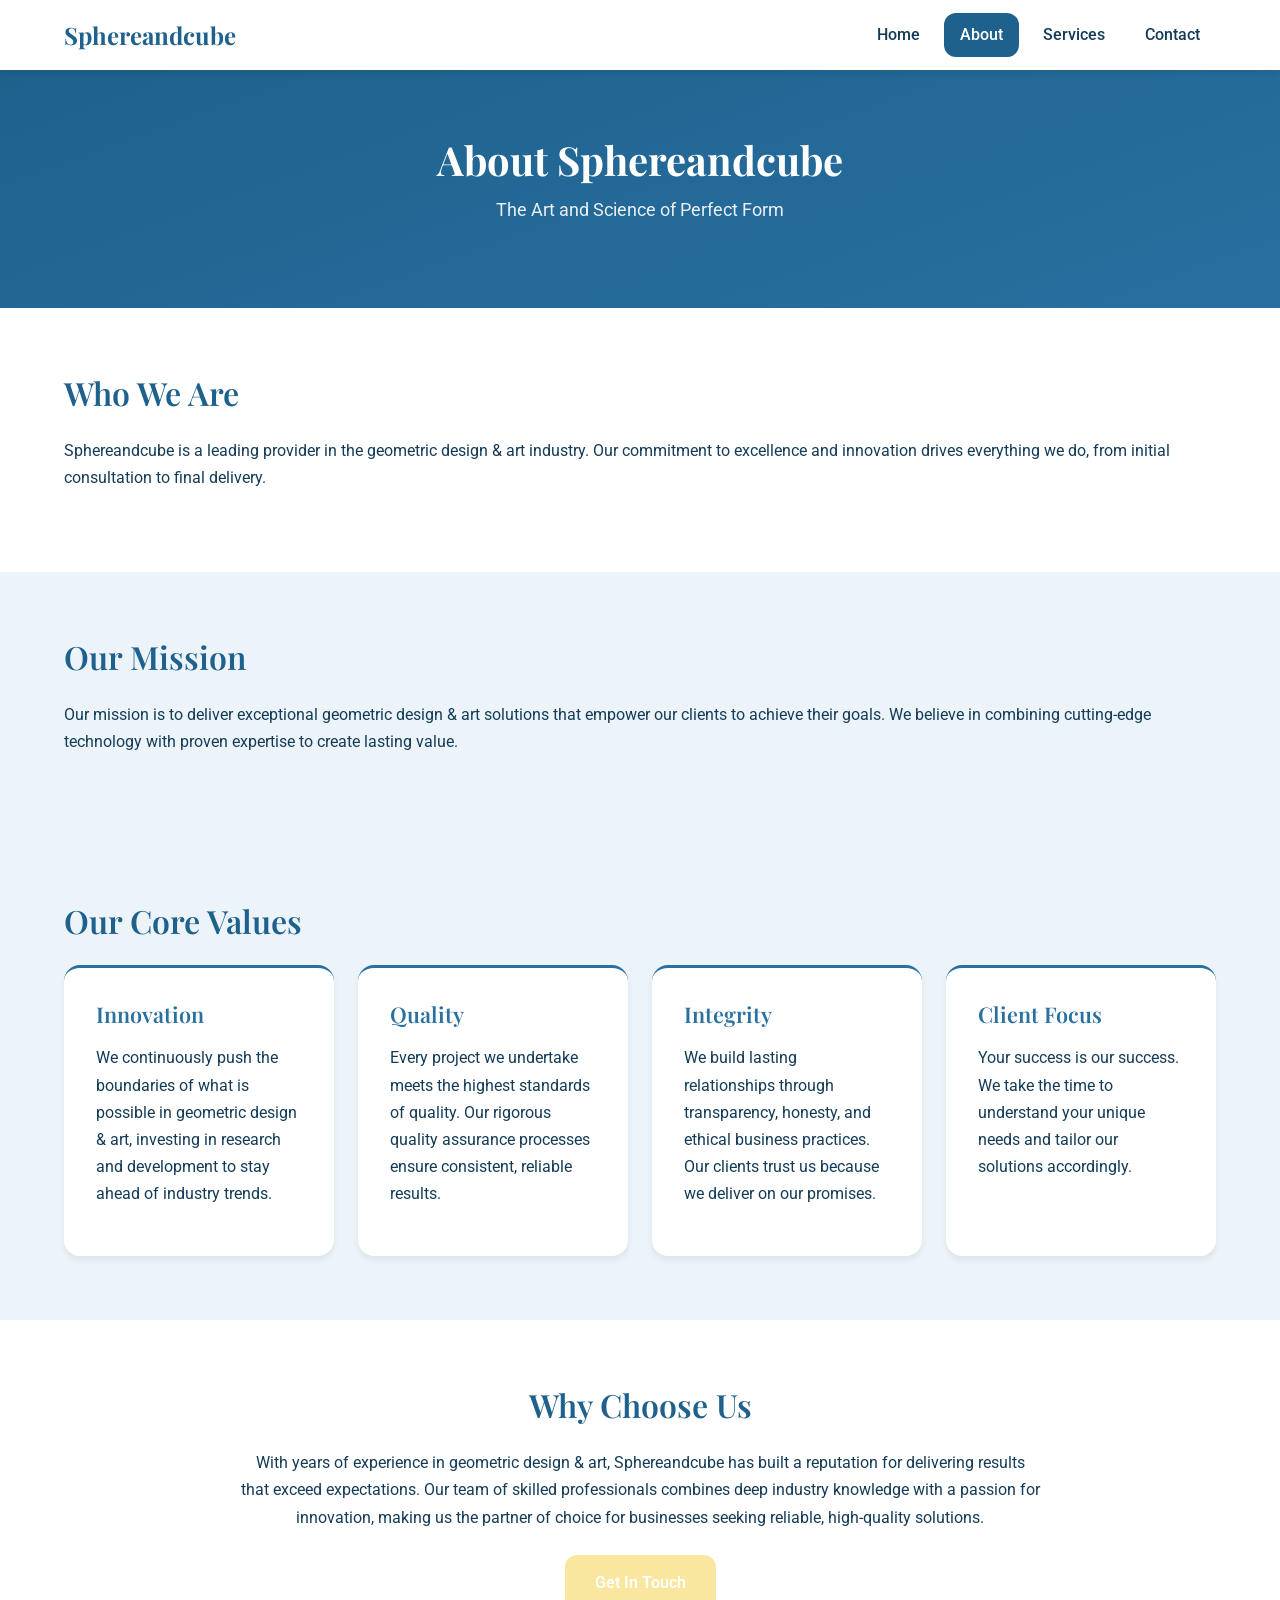
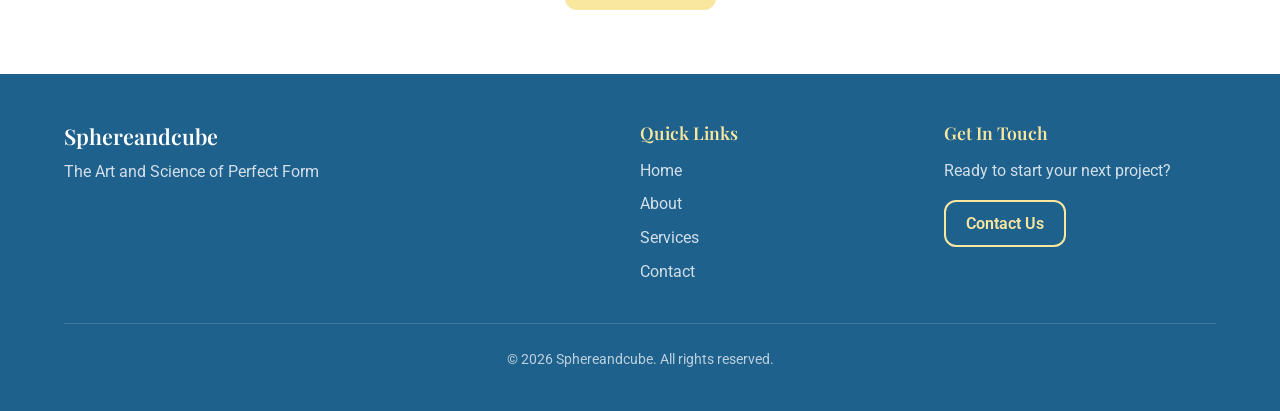
==== about.html @ 8e244c14 "Initial commit: migrated from WebsitesMaster repository Co-Authored-By: Claude Sonnet 4.5 <noreply@a" ====
<!DOCTYPE html>
<html lang="en">
<head>
    <meta charset="UTF-8">
    <meta name="viewport" content="width=device-width, initial-scale=1.0">
    <meta name="description" content="Sphereandcube - The Art and Science of Perfect Form. Professional services and solutions for geometric design &amp; art. Contact us today for a free consultation.">
    <meta name="keywords" content="geometric design &amp; art, sphereandcube, geometric, design, art, professional services, quality, innovation">
    <meta property="og:title" content="Sphereandcube | The Art and Science of Perfect Form">
    <meta property="og:description" content="Sphereandcube - The Art and Science of Perfect Form. Professional services and solutions for geometric design &amp; art. Contact us today for a free consultation.">
    <meta property="og:type" content="website">
    <title>About Sphereandcube</title>
    <link rel="preconnect" href="https://fonts.googleapis.com">
    <link rel="preconnect" href="https://fonts.gstatic.com" crossorigin>
    <link href="https://fonts.googleapis.com/css2?family=Playfair+Display:wght@300;400;500;600;700&family=Roboto:wght@300;400;500;600;700&display=swap" rel="stylesheet">
    <link rel="stylesheet" href="css/style.css">
</head>
<body>
    <header class="site-header">
        <nav class="navbar">
            <div class="nav-container">
                <a href="index.html" class="nav-logo">Sphereandcube</a>
                <button class="nav-toggle" aria-label="Toggle navigation" aria-expanded="false">
                    <span class="hamburger"></span>
                </button>
                <ul class="nav-menu">
            <li><a href="index.html">Home</a></li>
            <li><a href="about.html" class="active">About</a></li>
            <li><a href="services.html">Services</a></li>
            <li><a href="contact.html">Contact</a></li>
                </ul>
            </div>
        </nav>
    </header>

    <main>
        <section class="page-hero">
            <div class="container">
                <h1>About Sphereandcube</h1>
                <p class="page-hero-subtitle">The Art and Science of Perfect Form</p>
            </div>
        </section>

        <section class="about-intro">
            <div class="container">
                <h2>Who We Are</h2>
                <p>Sphereandcube is a leading provider in the geometric design &amp; art industry. Our commitment to excellence and innovation drives everything we do, from initial consultation to final delivery.</p>
            </div>
        </section>

        <section class="about-mission">
            <div class="container">
                <h2>Our Mission</h2>
                <p>Our mission is to deliver exceptional geometric design &amp; art solutions that empower our clients to achieve their goals. We believe in combining cutting-edge technology with proven expertise to create lasting value.</p>
            </div>
        </section>

        <section class="about-values">
            <div class="container">
                <h2>Our Core Values</h2>
                <div class="values-grid">
                <div class="value-card">
                    <h3>Innovation</h3>
                    <p>We continuously push the boundaries of what is possible in geometric design &amp; art, investing in research and development to stay ahead of industry trends.</p>
                </div>
                <div class="value-card">
                    <h3>Quality</h3>
                    <p>Every project we undertake meets the highest standards of quality. Our rigorous quality assurance processes ensure consistent, reliable results.</p>
                </div>
                <div class="value-card">
                    <h3>Integrity</h3>
                    <p>We build lasting relationships through transparency, honesty, and ethical business practices. Our clients trust us because we deliver on our promises.</p>
                </div>
                <div class="value-card">
                    <h3>Client Focus</h3>
                    <p>Your success is our success. We take the time to understand your unique needs and tailor our solutions accordingly.</p>
                </div>
                </div>
            </div>
        </section>

        <section class="about-why">
            <div class="container">
                <h2>Why Choose Us</h2>
                <p>With years of experience in geometric design &amp; art, Sphereandcube has built a reputation for delivering results that exceed expectations. Our team of skilled professionals combines deep industry knowledge with a passion for innovation, making us the partner of choice for businesses seeking reliable, high-quality solutions.</p>
                <a href="contact.html" class="btn btn-primary">Get In Touch</a>
            </div>
        </section>
    </main>

    <footer class="site-footer">
        <div class="footer-container">
            <div class="footer-content">
                <div class="footer-brand">
                    <h3>Sphereandcube</h3>
                    <p>The Art and Science of Perfect Form</p>
                </div>
                <div class="footer-links">
                    <h4>Quick Links</h4>
                    <ul>
                        <li><a href="index.html">Home</a></li>
                        <li><a href="about.html">About</a></li>
                        <li><a href="services.html">Services</a></li>
                        <li><a href="contact.html">Contact</a></li>
                    </ul>
                </div>
                <div class="footer-contact">
                    <h4>Get In Touch</h4>
                    <p>Ready to start your next project?</p>
                    <a href="contact.html" class="footer-cta">Contact Us</a>
                </div>
            </div>
            <div class="footer-bottom">
                <p>&copy; 2026 Sphereandcube. All rights reserved.</p>
            </div>
        </div>
    </footer>
    <script src="js/main.js"></script>
</body>
</html>
---- css/style.css ----
/* ============================================
   Site-specific styles
   Generated for: sphereandcube.com
   ============================================ */

/* CSS Custom Properties */
:root {
    --primary: #1F618D;
    --secondary: #2870A0;
    --accent: #F9E79F;
    --background: #ECF4FA;
    --text: #143C58;
    --font-heading: 'Playfair Display', sans-serif;
    --font-body: 'Roboto', sans-serif;
    --radius: 12px;
    --card-radius: 16px;
    --shadow: 0 4px 6px rgba(0, 0, 0, 0.07);
    --shadow-lg: 0 10px 25px rgba(0, 0, 0, 0.1);
    --transition: all 0.3s ease;
    --max-width: 1200px;
}

/* Reset & Base */
*, *::before, *::after {
    margin: 0;
    padding: 0;
    box-sizing: border-box;
}

html {
    scroll-behavior: smooth;
    font-size: 16px;
}

body {
    font-family: var(--font-body);
    color: var(--text);
    background-color: var(--background);
    line-height: 1.7;
    -webkit-font-smoothing: antialiased;
}

h1, h2, h3, h4, h5, h6 {
    font-family: var(--font-heading);
    line-height: 1.3;
    margin-bottom: 0.75em;
    color: var(--primary);
}

h1 { font-size: 2.5rem; font-weight: 700; }
h2 { font-size: 2rem; font-weight: 600; }
h3 { font-size: 1.35rem; font-weight: 600; }
h4 { font-size: 1.1rem; font-weight: 600; }

p {
    margin-bottom: 1em;
    line-height: 1.7;
}

a {
    color: var(--primary);
    text-decoration: none;
    transition: var(--transition);
}

a:hover {
    color: var(--accent);
}

img {
    max-width: 100%;
    height: auto;
}

.container {
    max-width: var(--max-width);
    margin: 0 auto;
    padding: 0 1.5rem;
}

/* ============================================
   Navigation
   ============================================ */
.site-header {
    position: sticky;
    top: 0;
    z-index: 1000;
    background: #fff;
    box-shadow: var(--shadow);
}

.navbar {
    padding: 0;
}

.nav-container {
    max-width: var(--max-width);
    margin: 0 auto;
    padding: 0 1.5rem;
    display: flex;
    justify-content: space-between;
    align-items: center;
    height: 70px;
}

.nav-logo {
    font-family: var(--font-heading);
    font-size: 1.5rem;
    font-weight: 700;
    color: var(--primary);
    text-decoration: none;
}

.nav-logo:hover {
    color: var(--accent);
}

.nav-menu {
    display: flex;
    list-style: none;
    gap: 0.5rem;
}

.nav-menu li a {
    display: block;
    padding: 0.5rem 1rem;
    color: var(--text);
    font-weight: 500;
    border-radius: var(--radius);
    transition: var(--transition);
    text-decoration: none;
}

.nav-menu li a:hover,
.nav-menu li a.active {
    color: #fff;
    background-color: var(--primary);
}

.nav-toggle {
    display: none;
    background: none;
    border: none;
    cursor: pointer;
    padding: 0.5rem;
    z-index: 1001;
}

.hamburger {
    display: block;
    width: 24px;
    height: 2px;
    background-color: var(--text);
    position: relative;
    transition: var(--transition);
}

.hamburger::before,
.hamburger::after {
    content: '';
    position: absolute;
    width: 24px;
    height: 2px;
    background-color: var(--text);
    transition: var(--transition);
}

.hamburger::before {
    top: -7px;
}

.hamburger::after {
    top: 7px;
}

/* ============================================
   Hero Section
   ============================================ */
.hero {
    padding: 6rem 1.5rem;
    text-align: center;
    background: linear-gradient(135deg, #1F618D 0%, #2870A0 50%, #F9E79F 100%);
    color: #fff;
    position: relative;
}

.hero-b2c {
    padding: 7rem 1.5rem;
}

.hero-content {
    max-width: 800px;
    margin: 0 auto;
}

.hero h1 {
    font-size: 2.75rem;
    margin-bottom: 1rem;
    color: #fff;
}

.hero-subtitle {
    font-size: 1.2rem;
    margin-bottom: 2rem;
    opacity: 0.95;
    line-height: 1.6;
}

.hero-actions {
    display: flex;
    gap: 1rem;
    justify-content: center;
    flex-wrap: wrap;
}

/* Page Hero (inner pages) */
.page-hero {
    padding: 4rem 1.5rem;
    text-align: center;
    background: linear-gradient(160deg, #1F618D 0%, #2870A0 100%);
    color: #fff;
}

.page-hero h1 {
    color: #fff;
    margin-bottom: 0.5rem;
}

.page-hero-subtitle {
    font-size: 1.15rem;
    opacity: 0.9;
}

/* ============================================
   Buttons
   ============================================ */
.btn {
    display: inline-block;
    padding: 0.75rem 1.75rem;
    border-radius: var(--radius);
    font-family: var(--font-body);
    font-weight: 600;
    font-size: 1rem;
    text-decoration: none;
    cursor: pointer;
    transition: var(--transition);
    border: 2px solid transparent;
    text-align: center;
}

.btn-primary {
    background-color: var(--accent);
    color: #fff;
    border-color: var(--accent);
}

.btn-primary:hover {
    background-color: transparent;
    color: var(--accent);
    border-color: var(--accent);
}

.btn-secondary {
    background-color: transparent;
    color: #fff;
    border-color: #fff;
}

.btn-secondary:hover {
    background-color: #fff;
    color: var(--primary);
}

.btn-large {
    padding: 1rem 2.25rem;
    font-size: 1.05rem;
}

/* ============================================
   Sections
   ============================================ */
.intro-section,
.services-overview,
.cta-section,
.about-intro,
.about-mission,
.about-values,
.about-why,
.services-detail-section,
.process-section,
.contact-section {
    padding: 4rem 0;
}

.intro-section {
    background: #fff;
}

.services-overview {
    background: var(--background);
}

.cta-section {
    background: var(--primary);
    color: #fff;
    text-align: center;
}

.cta-section h2 {
    color: #fff;
}

.cta-section p {
    max-width: 600px;
    margin: 0 auto 1.5rem;
    opacity: 0.9;
}

.section-subtitle,
.section-intro {
    font-size: 1.1rem;
    color: var(--text);
    opacity: 0.85;
    max-width: 700px;
    margin: 0 auto 2rem;
    text-align: center;
}

.intro-text {
    font-size: 1.1rem;
    max-width: 800px;
    margin: 0 auto;
    text-align: center;
}

/* ============================================
   Services Grid / Cards
   ============================================ */
.services-grid {
    display: grid;
    grid-template-columns: repeat(auto-fit, minmax(260px, 1fr));
    gap: 1.5rem;
    margin-top: 1rem;
}

.service-card {
    background: #fff;
    padding: 2rem;
    border-radius: var(--card-radius);
    box-shadow: var(--shadow);
    transition: var(--transition);
    border-top: 4px solid var(--accent);
}

.service-card:hover {
    transform: translateY(-4px);
    box-shadow: var(--shadow-lg);
}

.service-card h3 {
    color: var(--primary);
    margin-bottom: 0.75rem;
}

.card-link {
    display: inline-block;
    margin-top: 1rem;
    color: var(--accent);
    font-weight: 600;
}

.card-link:hover {
    color: var(--primary);
}

/* Services Detail (services.html) */
.services-list {
    display: grid;
    gap: 2rem;
    margin-top: 1.5rem;
}

.service-detail {
    background: #fff;
    padding: 2rem;
    border-radius: var(--card-radius);
    box-shadow: var(--shadow);
    border-left: 4px solid var(--accent);
}

.service-detail h3 {
    color: var(--primary);
}

/* Process Steps */
.process-steps {
    display: grid;
    grid-template-columns: repeat(auto-fit, minmax(220px, 1fr));
    gap: 1.5rem;
    margin-top: 1.5rem;
}

.process-step {
    text-align: center;
    padding: 2rem 1.5rem;
    background: #fff;
    border-radius: var(--card-radius);
    box-shadow: var(--shadow);
}

.step-number {
    width: 48px;
    height: 48px;
    border-radius: 50%;
    background: var(--primary);
    color: #fff;
    display: flex;
    align-items: center;
    justify-content: center;
    font-family: var(--font-heading);
    font-weight: 700;
    font-size: 1.25rem;
    margin: 0 auto 1rem;
}

/* ============================================
   Values Grid (about.html)
   ============================================ */
.values-grid {
    display: grid;
    grid-template-columns: repeat(auto-fit, minmax(250px, 1fr));
    gap: 1.5rem;
    margin-top: 1rem;
}

.value-card {
    background: #fff;
    padding: 2rem;
    border-radius: var(--card-radius);
    box-shadow: var(--shadow);
    border-top: 3px solid var(--secondary);
}

.value-card h3 {
    color: var(--secondary);
}

/* About sections */
.about-intro,
.about-why {
    background: #fff;
}

.about-mission {
    background: var(--background);
}

.about-values {
    background: var(--background);
}

.about-why {
    text-align: center;
}

.about-why p {
    max-width: 800px;
    margin: 0 auto 1.5rem;
}

/* ============================================
   Contact Section
   ============================================ */
.contact-grid {
    display: grid;
    grid-template-columns: 1fr 1fr;
    gap: 3rem;
    align-items: start;
}

.contact-info h2 {
    margin-bottom: 1rem;
}

.contact-details {
    margin-top: 2rem;
}

.contact-item {
    margin-bottom: 1.5rem;
}

.contact-item h4 {
    color: var(--secondary);
    margin-bottom: 0.25rem;
}

.contact-form-wrapper {
    background: #fff;
    padding: 2.5rem;
    border-radius: var(--card-radius);
    box-shadow: var(--shadow-lg);
}

.contact-form-wrapper h2 {
    margin-bottom: 1.5rem;
}

.form-group {
    margin-bottom: 1.25rem;
}

.form-group label {
    display: block;
    margin-bottom: 0.4rem;
    font-weight: 600;
    color: var(--text);
    font-size: 0.95rem;
}

.required {
    color: #e74c3c;
}

.form-group input[type="text"],
.form-group input[type="email"],
.form-group input[type="tel"],
.form-group textarea {
    width: 100%;
    padding: 0.75rem 1rem;
    border: 2px solid #e0e0e0;
    border-radius: var(--radius);
    font-family: var(--font-body);
    font-size: 1rem;
    color: var(--text);
    transition: var(--transition);
    background: var(--background);
}

.form-group input:focus,
.form-group textarea:focus {
    outline: none;
    border-color: var(--primary);
    box-shadow: 0 0 0 3px rgba(0, 0, 0, 0.05);
}

.form-group input[type="file"] {
    font-family: var(--font-body);
    font-size: 0.95rem;
    padding: 0.5rem 0;
}

.btn-submit {
    width: 100%;
    border: 2px solid var(--accent);
}

/* ============================================
   Footer
   ============================================ */
.site-footer {
    background: var(--primary);
    color: #fff;
    padding: 3rem 0 0;
}

.footer-container {
    max-width: var(--max-width);
    margin: 0 auto;
    padding: 0 1.5rem;
}

.footer-content {
    display: grid;
    grid-template-columns: 2fr 1fr 1fr;
    gap: 2rem;
    padding-bottom: 2rem;
    border-bottom: 1px solid rgba(255, 255, 255, 0.15);
}

.footer-brand h3 {
    color: #fff;
    margin-bottom: 0.5rem;
}

.footer-brand p {
    opacity: 0.8;
}

.footer-links h4,
.footer-contact h4 {
    color: var(--accent);
    margin-bottom: 0.75rem;
}

.footer-links ul {
    list-style: none;
}

.footer-links ul li {
    margin-bottom: 0.4rem;
}

.footer-links ul li a {
    color: rgba(255, 255, 255, 0.8);
    text-decoration: none;
    transition: var(--transition);
}

.footer-links ul li a:hover {
    color: var(--accent);
}

.footer-contact p {
    opacity: 0.8;
    margin-bottom: 1rem;
}

.footer-cta {
    display: inline-block;
    padding: 0.5rem 1.25rem;
    border: 2px solid var(--accent);
    color: var(--accent);
    border-radius: var(--radius);
    font-weight: 600;
    transition: var(--transition);
    text-decoration: none;
}

.footer-cta:hover {
    background: var(--accent);
    color: #fff;
}

.footer-bottom {
    text-align: center;
    padding: 1.5rem 0;
    font-size: 0.9rem;
    opacity: 0.7;
}

/* ============================================
   Responsive Design
   ============================================ */
@media (max-width: 768px) {
    h1 { font-size: 2rem; }
    h2 { font-size: 1.5rem; }

    .nav-toggle {
        display: block;
    }

    .nav-menu {
        position: fixed;
        top: 0;
        right: -100%;
        width: 280px;
        height: 100vh;
        background: #fff;
        flex-direction: column;
        padding: 5rem 2rem 2rem;
        box-shadow: -5px 0 15px rgba(0, 0, 0, 0.1);
        transition: right 0.3s ease;
        z-index: 1000;
    }

    .nav-menu.active {
        right: 0;
    }

    .nav-menu li a {
        padding: 0.75rem 1rem;
        font-size: 1.1rem;
    }

    .hero {
        padding: 4rem 1.5rem;
    }

    .hero h1 {
        font-size: 2rem;
    }

    .hero-subtitle {
        font-size: 1rem;
    }

    .hero-actions {
        flex-direction: column;
        align-items: center;
    }

    .contact-grid {
        grid-template-columns: 1fr;
    }

    .footer-content {
        grid-template-columns: 1fr;
        text-align: center;
    }

    .page-hero {
        padding: 3rem 1.5rem;
    }

    .services-grid {
        grid-template-columns: 1fr;
    }

    .process-steps {
        grid-template-columns: 1fr;
    }

    .values-grid {
        grid-template-columns: 1fr;
    }

    /* Hamburger animation when active */
    .nav-toggle.active .hamburger {
        background-color: transparent;
    }

    .nav-toggle.active .hamburger::before {
        transform: rotate(45deg);
        top: 0;
    }

    .nav-toggle.active .hamburger::after {
        transform: rotate(-45deg);
        top: 0;
    }
}

@media (max-width: 480px) {
    h1 { font-size: 1.75rem; }
    h2 { font-size: 1.35rem; }

    .hero {
        padding: 3rem 1rem;
    }

    .btn {
        padding: 0.65rem 1.25rem;
        font-size: 0.95rem;
    }

    .contact-form-wrapper {
        padding: 1.5rem;
    }
}
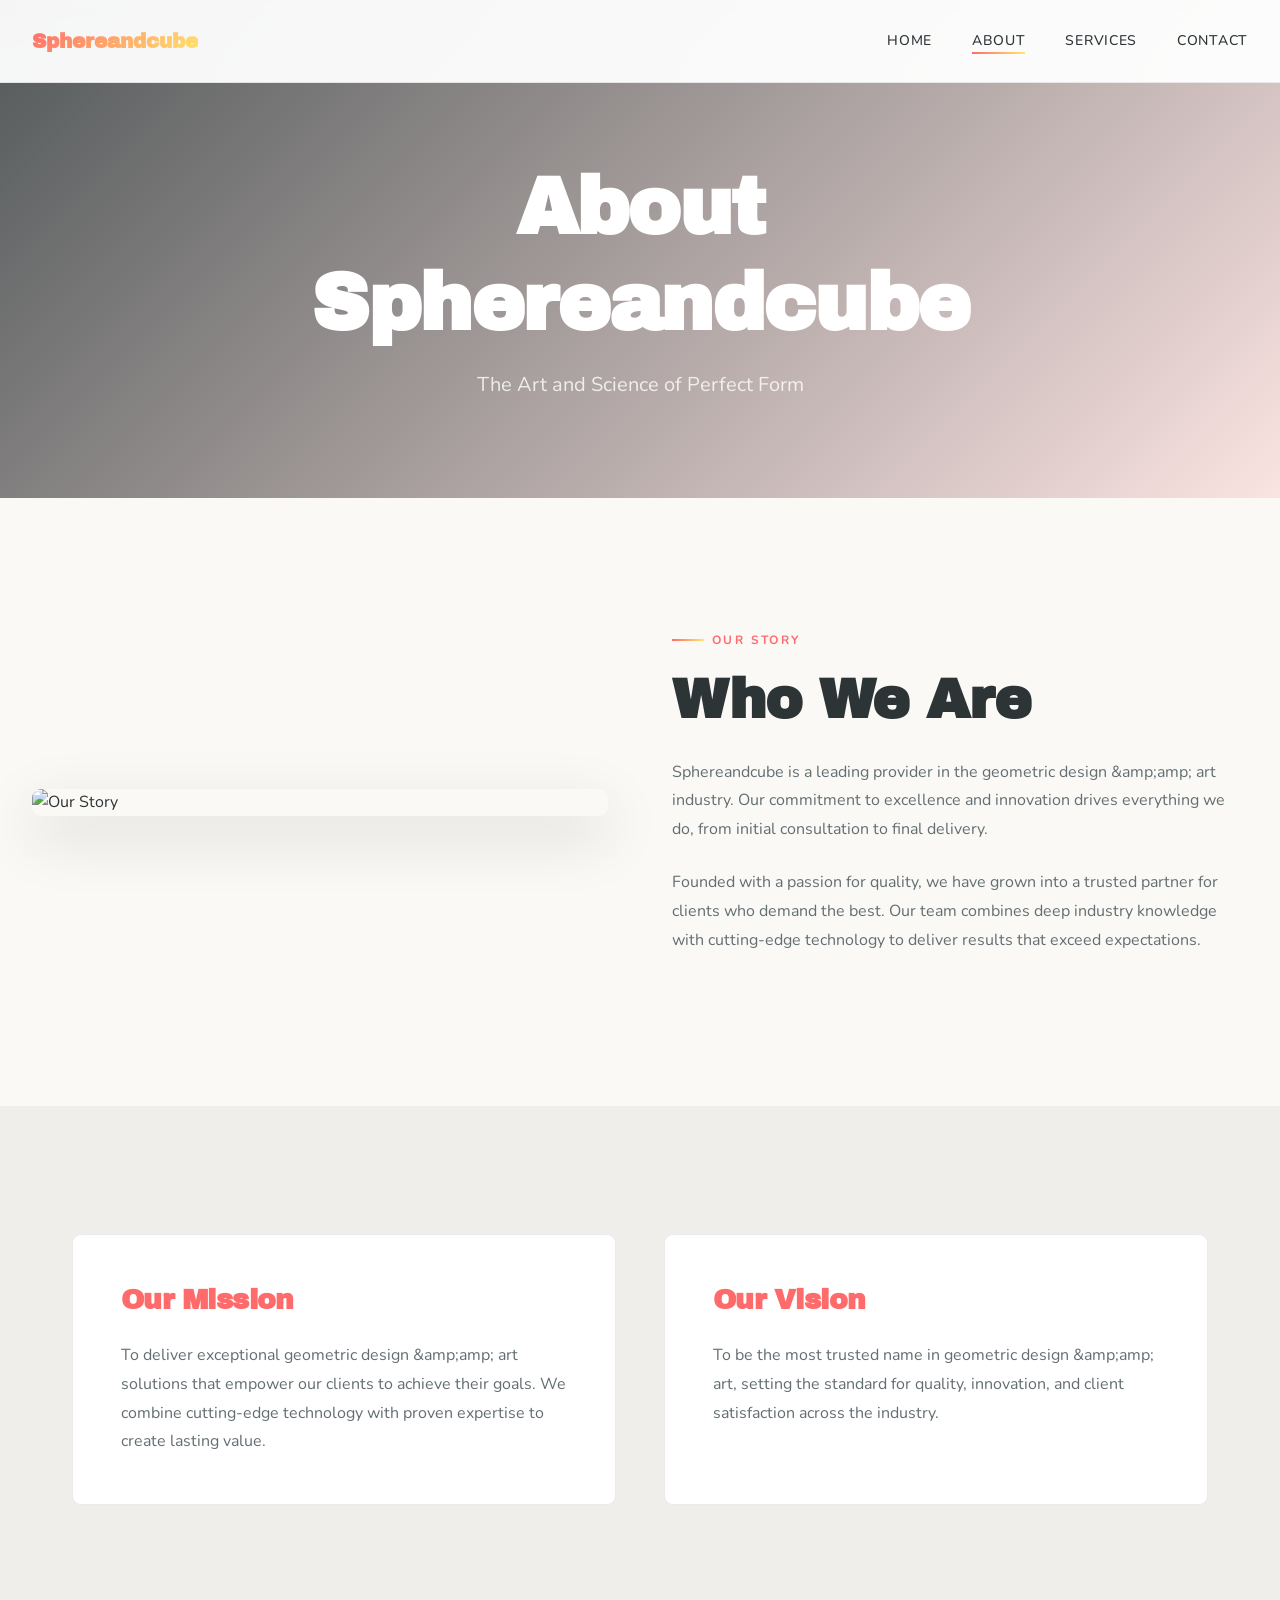
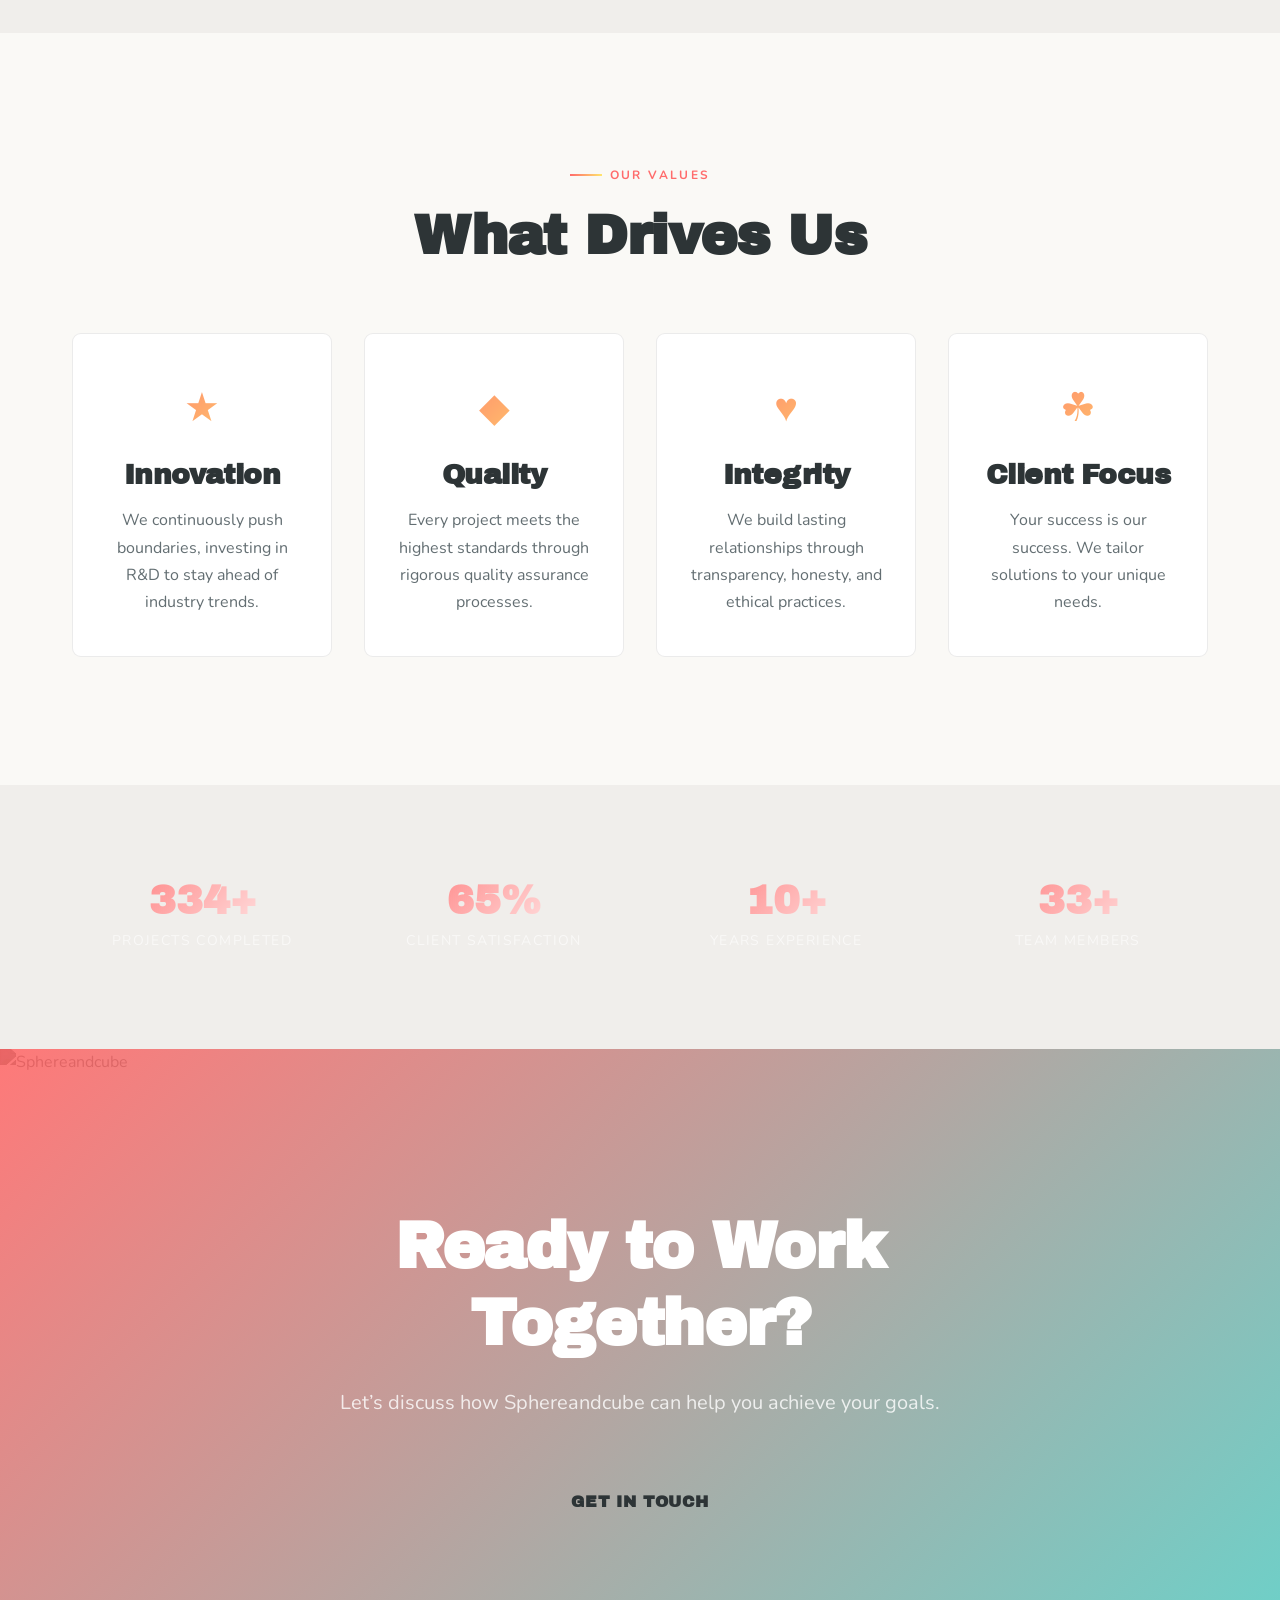
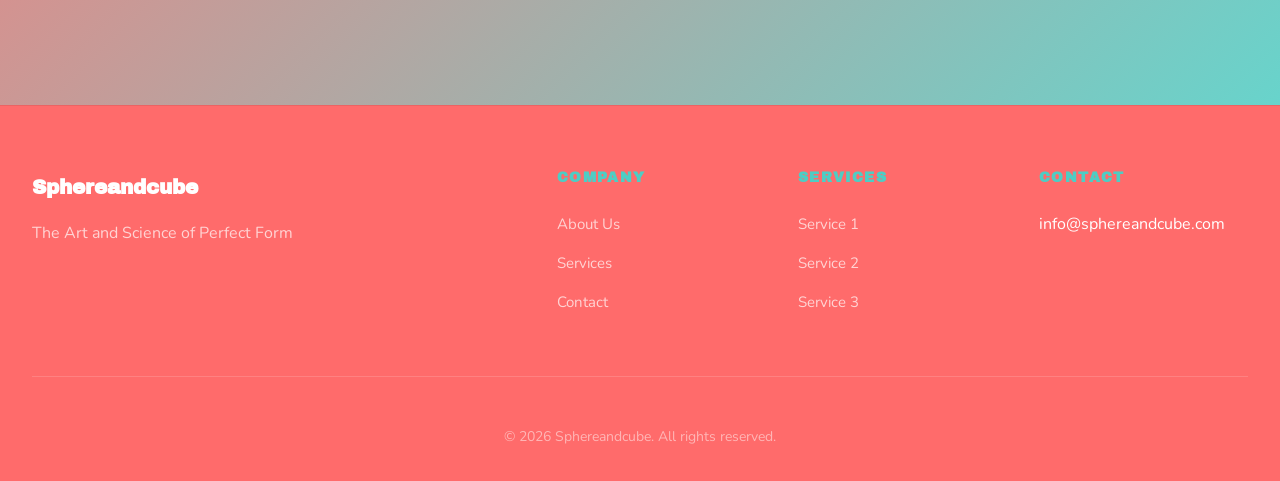
==== commit 461c939f: "Update 2026-02-13 16:20:06" ====
--- a/about.html
+++ b/about.html
@@ -3,30 +3,36 @@
 <head>
     <meta charset="UTF-8">
     <meta name="viewport" content="width=device-width, initial-scale=1.0">
-    <meta name="description" content="Sphereandcube - The Art and Science of Perfect Form. Professional services and solutions for geometric design &amp; art. Contact us today for a free consultation.">
-    <meta name="keywords" content="geometric design &amp; art, sphereandcube, geometric, design, art, professional services, quality, innovation">
+    <meta name="description" content="Learn about Sphereandcube - The Art and Science of Perfect Form">
+    <meta name="keywords" content="geometric design &amp;amp;amp; art, sphereandcube, geometric, design, art, professional services, quality, innovation">
     <meta property="og:title" content="Sphereandcube | The Art and Science of Perfect Form">
-    <meta property="og:description" content="Sphereandcube - The Art and Science of Perfect Form. Professional services and solutions for geometric design &amp; art. Contact us today for a free consultation.">
+    <meta property="og:description" content="Learn about Sphereandcube - The Art and Science of Perfect Form">
     <meta property="og:type" content="website">
+    <meta property="og:image" content="https://images.unsplash.com/photo-1502114586089-b9480c602e18?w=600&q=80">
     <title>About Sphereandcube</title>
     <link rel="preconnect" href="https://fonts.googleapis.com">
     <link rel="preconnect" href="https://fonts.gstatic.com" crossorigin>
-    <link href="https://fonts.googleapis.com/css2?family=Playfair+Display:wght@300;400;500;600;700&family=Roboto:wght@300;400;500;600;700&display=swap" rel="stylesheet">
+    <link href="https://fonts.googleapis.com/css2?family=Archivo+Black&family=Nunito:wght@300;400;500;600;700;800;900&display=swap" rel="stylesheet">
     <link rel="stylesheet" href="css/style.css">
 </head>
 <body>
+
     <header class="site-header">
         <nav class="navbar">
             <div class="nav-container">
-                <a href="index.html" class="nav-logo">Sphereandcube</a>
+                <a href="index.html" class="nav-logo">
+                    <span class="logo-text">Sphereandcube</span>
+                </a>
                 <button class="nav-toggle" aria-label="Toggle navigation" aria-expanded="false">
+                    <span class="hamburger"></span>
+                    <span class="hamburger"></span>
                     <span class="hamburger"></span>
                 </button>
                 <ul class="nav-menu">
-            <li><a href="index.html">Home</a></li>
-            <li><a href="about.html" class="active">About</a></li>
-            <li><a href="services.html">Services</a></li>
-            <li><a href="contact.html">Contact</a></li>
+                    <li><a href="index.html" class="nav-link">Home</a></li>
+                    <li><a href="about.html" class="nav-link active">About</a></li>
+                    <li><a href="services.html" class="nav-link">Services</a></li>
+                    <li><a href="contact.html" class="nav-link">Contact</a></li>
                 </ul>
             </div>
         </nav>
@@ -34,79 +40,143 @@
 
     <main>
         <section class="page-hero">
-            <div class="container">
+            <div class="page-hero-bg">
+                <img src="https://images.unsplash.com/photo-1502114586089-b9480c602e18?w=600&q=80" alt="About Sphereandcube" loading="lazy">
+                <div class="page-hero-overlay"></div>
+            </div>
+            <div class="page-hero-content">
                 <h1>About Sphereandcube</h1>
                 <p class="page-hero-subtitle">The Art and Science of Perfect Form</p>
             </div>
         </section>
 
-        <section class="about-intro">
-            <div class="container">
-                <h2>Who We Are</h2>
-                <p>Sphereandcube is a leading provider in the geometric design &amp; art industry. Our commitment to excellence and innovation drives everything we do, from initial consultation to final delivery.</p>
-            </div>
-        </section>
-
-        <section class="about-mission">
-            <div class="container">
-                <h2>Our Mission</h2>
-                <p>Our mission is to deliver exceptional geometric design &amp; art solutions that empower our clients to achieve their goals. We believe in combining cutting-edge technology with proven expertise to create lasting value.</p>
-            </div>
-        </section>
-
-        <section class="about-values">
-            <div class="container">
-                <h2>Our Core Values</h2>
-                <div class="values-grid">
-                <div class="value-card">
-                    <h3>Innovation</h3>
-                    <p>We continuously push the boundaries of what is possible in geometric design &amp; art, investing in research and development to stay ahead of industry trends.</p>
-                </div>
-                <div class="value-card">
-                    <h3>Quality</h3>
-                    <p>Every project we undertake meets the highest standards of quality. Our rigorous quality assurance processes ensure consistent, reliable results.</p>
-                </div>
-                <div class="value-card">
-                    <h3>Integrity</h3>
-                    <p>We build lasting relationships through transparency, honesty, and ethical business practices. Our clients trust us because we deliver on our promises.</p>
-                </div>
-                <div class="value-card">
-                    <h3>Client Focus</h3>
-                    <p>Your success is our success. We take the time to understand your unique needs and tailor our solutions accordingly.</p>
-                </div>
+        <section class="story-section">
+            <div class="container-wide">
+                <div class="story-grid">
+                    <div class="story-image animate-in">
+                        <img src="https://images.unsplash.com/photo-1535850452425-140ee4a8dbae?w=600&q=80" alt="Our Story" loading="lazy">
+                    </div>
+                    <div class="story-content animate-in">
+                        <span class="section-label">OUR STORY</span>
+                        <h2>Who We Are</h2>
+                        <p>Sphereandcube is a leading provider in the geometric design &amp;amp;amp; art industry. Our commitment to excellence and innovation drives everything we do, from initial consultation to final delivery.</p>
+                        <p>Founded with a passion for quality, we have grown into a trusted partner for clients who demand the best. Our team combines deep industry knowledge with cutting-edge technology to deliver results that exceed expectations.</p>
+                    </div>
                 </div>
             </div>
         </section>
 
-        <section class="about-why">
+        <section class="mission-section">
             <div class="container">
-                <h2>Why Choose Us</h2>
-                <p>With years of experience in geometric design &amp; art, Sphereandcube has built a reputation for delivering results that exceed expectations. Our team of skilled professionals combines deep industry knowledge with a passion for innovation, making us the partner of choice for businesses seeking reliable, high-quality solutions.</p>
-                <a href="contact.html" class="btn btn-primary">Get In Touch</a>
+                <div class="mission-grid">
+                    <div class="mission-card animate-in">
+                        <h3>Our Mission</h3>
+                        <p>To deliver exceptional geometric design &amp;amp;amp; art solutions that empower our clients to achieve their goals. We combine cutting-edge technology with proven expertise to create lasting value.</p>
+                    </div>
+                    <div class="mission-card animate-in">
+                        <h3>Our Vision</h3>
+                        <p>To be the most trusted name in geometric design &amp;amp;amp; art, setting the standard for quality, innovation, and client satisfaction across the industry.</p>
+                    </div>
+                </div>
+            </div>
+        </section>
+
+        <section class="values-section">
+            <div class="container">
+                <div class="section-header center">
+                    <span class="section-label">OUR VALUES</span>
+                    <h2>What Drives Us</h2>
+                </div>
+                <div class="values-grid">
+                    <div class="value-card animate-in">
+                        <div class="value-icon">&#9733;</div>
+                        <h3>Innovation</h3>
+                        <p>We continuously push boundaries, investing in R&amp;D to stay ahead of industry trends.</p>
+                    </div>
+                    <div class="value-card animate-in">
+                        <div class="value-icon">&#9670;</div>
+                        <h3>Quality</h3>
+                        <p>Every project meets the highest standards through rigorous quality assurance processes.</p>
+                    </div>
+                    <div class="value-card animate-in">
+                        <div class="value-icon">&#9829;</div>
+                        <h3>Integrity</h3>
+                        <p>We build lasting relationships through transparency, honesty, and ethical practices.</p>
+                    </div>
+                    <div class="value-card animate-in">
+                        <div class="value-icon">&#9752;</div>
+                        <h3>Client Focus</h3>
+                        <p>Your success is our success. We tailor solutions to your unique needs.</p>
+                    </div>
+                </div>
+            </div>
+        </section>
+
+        <section class="stats-section">
+            <div class="container">
+                <div class="stats-bar">
+                    <div class="stat-item animate-in">
+                        <div class="stat-number" data-count="500">500+</div>
+                        <div class="stat-label">Projects Completed</div>
+                    </div>
+                    <div class="stat-item animate-in">
+                        <div class="stat-number" data-count="98">98%</div>
+                        <div class="stat-label">Client Satisfaction</div>
+                    </div>
+                    <div class="stat-item animate-in">
+                        <div class="stat-number" data-count="15">15+</div>
+                        <div class="stat-label">Years Experience</div>
+                    </div>
+                    <div class="stat-item animate-in">
+                        <div class="stat-number" data-count="50">50+</div>
+                        <div class="stat-label">Team Members</div>
+                    </div>
+                </div>
+            </div>
+        </section>
+
+        <section class="cta-section">
+            <div class="cta-content">
+                <h2>Ready to Work Together?</h2>
+                <p>Let&rsquo;s discuss how Sphereandcube can help you achieve your goals.</p>
+                <a href="contact.html" class="btn btn-large">Get In Touch</a>
+            </div>
+            <div class="cta-background">
+                <img src="https://images.unsplash.com/photo-1640583342012-4622f31b650d?w=600&q=80" alt="Sphereandcube" loading="lazy">
             </div>
         </section>
     </main>
 
     <footer class="site-footer">
         <div class="footer-container">
-            <div class="footer-content">
+            <div class="footer-main">
                 <div class="footer-brand">
-                    <h3>Sphereandcube</h3>
+                    <div class="footer-logo">Sphereandcube</div>
                     <p>The Art and Science of Perfect Form</p>
                 </div>
                 <div class="footer-links">
-                    <h4>Quick Links</h4>
-                    <ul>
-                        <li><a href="index.html">Home</a></li>
-                        <li><a href="about.html">About</a></li>
-                        <li><a href="services.html">Services</a></li>
-                        <li><a href="contact.html">Contact</a></li>
-                    </ul>
-                </div>
-                <div class="footer-contact">
-                    <h4>Get In Touch</h4>
-                    <p>Ready to start your next project?</p>
-                    <a href="contact.html" class="footer-cta">Contact Us</a>
+                    <div class="footer-column">
+                        <h4>Company</h4>
+                        <ul>
+                            <li><a href="about.html">About Us</a></li>
+                            <li><a href="services.html">Services</a></li>
+                            <li><a href="contact.html">Contact</a></li>
+                        </ul>
+                    </div>
+                    <div class="footer-column">
+                        <h4>Services</h4>
+                        <ul>
+                            <li><a href="services.html">Service 1</a></li>
+                            <li><a href="services.html">Service 2</a></li>
+                            <li><a href="services.html">Service 3</a></li>
+                        </ul>
+                    </div>
+                    <div class="footer-column">
+                        <h4>Contact</h4>
+                        <ul>
+                            <li>info@sphereandcube.com</li>
+                        </ul>
+                    </div>
                 </div>
             </div>
             <div class="footer-bottom">
@@ -114,6 +184,7 @@
             </div>
         </div>
     </footer>
+
     <script src="js/main.js"></script>
 </body>
 </html>
--- a/css/style.css
+++ b/css/style.css
@@ -1,750 +1,597 @@
 /* ============================================
-   Site-specific styles
-   Generated for: sphereandcube.com
+   sphereandcube.com - Creative/Artsy Design
+   Premium Generated Stylesheet
    ============================================ */
 
-/* CSS Custom Properties */
 :root {
-    --primary: #1F618D;
-    --secondary: #2870A0;
-    --accent: #F9E79F;
-    --background: #ECF4FA;
-    --text: #143C58;
-    --font-heading: 'Playfair Display', sans-serif;
-    --font-body: 'Roboto', sans-serif;
-    --radius: 12px;
-    --card-radius: 16px;
-    --shadow: 0 4px 6px rgba(0, 0, 0, 0.07);
-    --shadow-lg: 0 10px 25px rgba(0, 0, 0, 0.1);
-    --transition: all 0.3s ease;
-    --max-width: 1200px;
-}
-
-/* Reset & Base */
-*, *::before, *::after {
-    margin: 0;
-    padding: 0;
-    box-sizing: border-box;
-}
-
-html {
-    scroll-behavior: smooth;
-    font-size: 16px;
-}
+    --primary: #ff6b6b;
+    --primary-dark: #e05555;
+    --secondary: #4ecdc4;
+    --accent: #ffe66d;
+    --bg-dark: #faf9f6;
+    --bg-darker: #f0eeeb;
+    --bg-card: #ffffff;
+    --text: #2d3436;
+    --text-dim: #636e72;
+    --border: rgba(0,0,0,0.08);
+    --font-heading: 'Archivo Black', sans-serif;
+    --font-body: 'Nunito', sans-serif;
+    --radius: 9px;
+    --transition: all 0.4s cubic-bezier(0.4,0,0.2,1);
+    --transition-fast: all 0.2s ease;
+}
+
+
+
+*,*::before,*::after { margin:0;padding:0;box-sizing:border-box; }
+html { scroll-behavior:smooth;font-size:16px; }
 
 body {
     font-family: var(--font-body);
     color: var(--text);
-    background-color: var(--background);
+    background-color: var(--bg-dark);
     line-height: 1.7;
     -webkit-font-smoothing: antialiased;
-}
-
-h1, h2, h3, h4, h5, h6 {
+    overflow-x: hidden;
+    position: relative;
+}
+
+h1,h2,h3,h4,h5,h6 {
     font-family: var(--font-heading);
-    line-height: 1.3;
-    margin-bottom: 0.75em;
-    color: var(--primary);
-}
-
-h1 { font-size: 2.5rem; font-weight: 700; }
-h2 { font-size: 2rem; font-weight: 600; }
-h3 { font-size: 1.35rem; font-weight: 600; }
-h4 { font-size: 1.1rem; font-weight: 600; }
-
-p {
-    margin-bottom: 1em;
-    line-height: 1.7;
-}
-
-a {
-    color: var(--primary);
-    text-decoration: none;
-    transition: var(--transition);
-}
-
-a:hover {
-    color: var(--accent);
-}
-
-img {
-    max-width: 100%;
-    height: auto;
-}
-
-.container {
-    max-width: var(--max-width);
-    margin: 0 auto;
-    padding: 0 1.5rem;
-}
-
-/* ============================================
-   Navigation
-   ============================================ */
+    line-height: 1.2;
+    font-weight: 700;
+    color: var(--text);
+    letter-spacing: -0.02em;
+}
+h1 { font-size: clamp(2.5rem,8vw,5rem); }
+h2 { font-size: clamp(2rem,5vw,3.5rem); }
+h3 { font-size: clamp(1.25rem,3vw,1.75rem); }
+a { text-decoration:none;color:inherit; }
+img { max-width:100%;display:block; }
+
+/* Layout */
+.container { max-width:1200px;margin:0 auto;padding:0 2rem; }
+.container-wide { max-width:1400px;margin:0 auto;padding:0 2rem; }
+section { padding:8rem 0; }
+.section-header { margin-bottom:4rem; }
+.section-header.center { text-align:center; }
+
+.section-label {
+    display:inline-block;
+    font-size:0.75rem;font-weight:700;
+    text-transform:uppercase;letter-spacing:0.2em;
+    color:var(--primary);margin-bottom:1rem;
+    position:relative;padding-left:2.5rem;
+}
+.section-label::before {
+    content:'';position:absolute;left:0;top:50%;
+    transform:translateY(-50%);width:2rem;height:2px;
+    background:linear-gradient(90deg,var(--primary),var(--accent));
+}
+
+/* Header */
 .site-header {
-    position: sticky;
-    top: 0;
-    z-index: 1000;
-    background: #fff;
-    box-shadow: var(--shadow);
-}
-
-.navbar {
-    padding: 0;
-}
-
+    position:fixed;top:0;left:0;right:0;z-index:1000;
+    background:rgba(255,255,255,0.95);
+    backdrop-filter:blur(20px);
+    border-bottom:1px solid var(--border);
+    transition: box-shadow 0.3s ease;
+}
+.site-header.scrolled { box-shadow:0 4px 30px rgba(0,0,0,0.15); }
+.navbar { padding:1.5rem 0; }
 .nav-container {
-    max-width: var(--max-width);
-    margin: 0 auto;
-    padding: 0 1.5rem;
-    display: flex;
-    justify-content: space-between;
-    align-items: center;
-    height: 70px;
-}
-
+    max-width:1400px;margin:0 auto;padding:0 2rem;
+    display:flex;justify-content:space-between;align-items:center;
+}
 .nav-logo {
-    font-family: var(--font-heading);
-    font-size: 1.5rem;
-    font-weight: 700;
-    color: var(--primary);
-    text-decoration: none;
-}
-
-.nav-logo:hover {
-    color: var(--accent);
-}
-
-.nav-menu {
-    display: flex;
-    list-style: none;
-    gap: 0.5rem;
-}
-
-.nav-menu li a {
-    display: block;
-    padding: 0.5rem 1rem;
-    color: var(--text);
-    font-weight: 500;
-    border-radius: var(--radius);
-    transition: var(--transition);
-    text-decoration: none;
-}
-
-.nav-menu li a:hover,
-.nav-menu li a.active {
-    color: #fff;
-    background-color: var(--primary);
-}
+    font-family:var(--font-heading);font-size:1.25rem;font-weight:700;
+    display:flex;align-items:center;gap:0.35rem;
+    transition:var(--transition-fast);
+}
+.nav-logo:hover { transform:translateY(-2px); }
+.logo-bracket { color:var(--primary);font-size:1.5rem; }
+.logo-text {
+    background:linear-gradient(135deg,var(--primary),var(--accent));
+    -webkit-background-clip:text;-webkit-text-fill-color:transparent;
+    background-clip:text;
+}
+.logo-emoji { font-size:1.5rem;line-height:1; }
+.nav-menu { display:flex;gap:2.5rem;list-style:none; }
+.nav-link {
+    position:relative;font-weight:500;text-transform:uppercase;
+    font-size:0.875rem;letter-spacing:0.05em;
+    transition:var(--transition-fast);
+}
+.nav-link::after {
+    content:'';position:absolute;bottom:-4px;left:0;width:0;height:2px;
+    background:linear-gradient(90deg,var(--primary),var(--accent));
+    transition:var(--transition);
+}
+.nav-link:hover::after,.nav-link.active::after { width:100%; }
+.nav-link:hover { color:var(--primary); }
 
 .nav-toggle {
-    display: none;
-    background: none;
-    border: none;
-    cursor: pointer;
-    padding: 0.5rem;
-    z-index: 1001;
-}
-
+    display:none;flex-direction:column;gap:5px;
+    background:none;border:none;cursor:pointer;padding:0.5rem;
+}
 .hamburger {
-    display: block;
-    width: 24px;
-    height: 2px;
-    background-color: var(--text);
-    position: relative;
-    transition: var(--transition);
-}
-
-.hamburger::before,
-.hamburger::after {
-    content: '';
-    position: absolute;
-    width: 24px;
-    height: 2px;
-    background-color: var(--text);
-    transition: var(--transition);
-}
-
-.hamburger::before {
-    top: -7px;
-}
-
-.hamburger::after {
-    top: 7px;
-}
-
-/* ============================================
-   Hero Section
-   ============================================ */
+    width:25px;height:2px;background:var(--primary);
+    transition:var(--transition);display:block;
+    position:relative;
+}
+.hamburger::before,.hamburger::after {
+    content:'';position:absolute;width:25px;height:2px;
+    background:var(--primary);transition:var(--transition);
+}
+.hamburger::before { top:-7px; }
+.hamburger::after { top:7px; }
+.nav-toggle.active .hamburger { background:transparent; }
+.nav-toggle.active .hamburger::before { transform:rotate(45deg);top:0; }
+.nav-toggle.active .hamburger::after { transform:rotate(-45deg);top:0; }
+
+/* Hero */
 .hero {
-    padding: 6rem 1.5rem;
-    text-align: center;
-    background: linear-gradient(135deg, #1F618D 0%, #2870A0 50%, #F9E79F 100%);
-    color: #fff;
-    position: relative;
-}
-
-.hero-b2c {
-    padding: 7rem 1.5rem;
-}
-
+    position:relative;min-height:100vh;
+    display:flex;align-items:center;justify-content:center;
+    overflow:hidden;padding-top:80px;
+}
+.hero-background {
+    position:absolute;top:0;left:0;width:100%;height:100%;z-index:0;
+}
+.hero-background img {
+    width:100%;height:100%;object-fit:cover;filter:brightness(0.35);
+}
+.hero-overlay {
+    position:absolute;top:0;left:0;width:100%;height:100%;
+    background:linear-gradient(135deg, rgba(45,52,54,0.82), rgba(255,107,107,0.15));
+}
 .hero-content {
-    max-width: 800px;
-    margin: 0 auto;
-}
-
-.hero h1 {
-    font-size: 2.75rem;
-    margin-bottom: 1rem;
-    color: #fff;
-}
-
+    position:relative;z-index:2;max-width:1400px;
+    margin:0 auto;padding:0 2rem;text-align:center;
+}
+.hero-badge {
+    display:inline-block;padding:0.5rem 1.5rem;
+    border:1px solid var(--primary);border-radius:50px;
+    font-size:0.75rem;font-weight:600;letter-spacing:0.15em;
+    text-transform:uppercase;color:var(--primary);
+    margin-bottom:2rem;animation:fadeInDown 0.8s ease-out;
+}
+.hero-title { margin-bottom:1.5rem;color:#fff;animation:fadeInUp 0.8s ease-out 0.2s both; }
+.title-line { display:block;line-height:1; }
+.title-line.highlight {
+    background:linear-gradient(135deg,var(--primary),var(--accent));
+    -webkit-background-clip:text;-webkit-text-fill-color:transparent;
+    background-clip:text;
+}
 .hero-subtitle {
-    font-size: 1.2rem;
-    margin-bottom: 2rem;
-    opacity: 0.95;
-    line-height: 1.6;
-}
-
+    font-size:clamp(1.125rem,2vw,1.5rem);
+    max-width:700px;margin:0 auto 3rem;color:rgba(255,255,255,0.8);
+    animation:fadeInUp 0.8s ease-out 0.4s both;
+}
 .hero-actions {
-    display: flex;
-    gap: 1rem;
-    justify-content: center;
-    flex-wrap: wrap;
-}
-
-/* Page Hero (inner pages) */
+    display:flex;gap:1.5rem;justify-content:center;flex-wrap:wrap;
+    animation:fadeInUp 0.8s ease-out 0.6s both;
+}
+.hero-stats {
+    display:flex;gap:4rem;justify-content:center;margin-top:4rem;
+    animation:fadeInUp 0.8s ease-out 0.8s both;
+}
+.stat-item { text-align:center; }
+.stat-number {
+    font-family:var(--font-heading);font-size:2.5rem;font-weight:900;
+    background:linear-gradient(135deg,var(--primary),#fff);
+    -webkit-background-clip:text;-webkit-text-fill-color:transparent;
+    background-clip:text;line-height:1;margin-bottom:0.5rem;
+}
+.stat-label {
+    font-size:0.875rem;text-transform:uppercase;
+    letter-spacing:0.1em;color:rgba(255,255,255,0.6);
+}
+.scroll-indicator {
+    position:absolute;bottom:3rem;left:50%;transform:translateX(-50%);
+    display:flex;flex-direction:column;align-items:center;gap:0.5rem;
+    font-size:0.75rem;letter-spacing:0.15em;color:rgba(255,255,255,0.5);
+    animation:fadeInUp 0.8s ease-out 1s both;
+}
+.scroll-line {
+    width:1px;height:40px;
+    background:linear-gradient(180deg,transparent,var(--primary));
+    animation:scrollLine 2s ease-in-out infinite;
+}
+
+/* Buttons */
+.btn {
+    display:inline-block;padding:1rem 2.5rem;
+    font-family:var(--font-heading);font-weight:600;font-size:0.875rem;
+    text-transform:uppercase;letter-spacing:0.05em;
+    border-radius:var(--radius);transition:var(--transition);
+    cursor:pointer;position:relative;overflow:hidden;border:none;
+}
+.btn::before {
+    content:'';position:absolute;top:0;left:-100%;width:100%;height:100%;
+    background:linear-gradient(90deg,transparent,rgba(255,255,255,0.2),transparent);
+    transition:left 0.5s;
+}
+.btn:hover::before { left:100%; }
+.btn-primary {
+    background:linear-gradient(135deg,var(--primary),var(--accent));
+    color:#fff;
+}
+.btn-primary:hover {
+    transform:translateY(-2px);
+    box-shadow:0 10px 30px rgba(255,107,107,0.3);
+}
+.btn-secondary {
+    background:transparent;border:2px solid var(--primary);color:var(--primary);
+}
+.btn-secondary:hover {
+    background:var(--primary);color:#faf9f6;transform:translateY(-2px);
+}
+.btn-outline {
+    background:transparent;border:2px solid var(--text);color:var(--text);
+    padding:0.875rem 2rem;
+}
+.btn-outline:hover { background:var(--text);color:var(--bg-dark); }
+.btn-large { padding:1.25rem 3rem;font-size:1rem; }
+.btn-submit { width:100%;text-align:center; }
+
+/* Process Section */
+.process-section { background:#f0eeeb; }
+.process-grid {
+    display:grid;grid-template-columns:repeat(auto-fit,minmax(300px,1fr));gap:3rem;
+}
+.process-card {
+    position:relative;background:#ffffff;
+    border:1px solid var(--border);border-radius:var(--radius);
+    padding:2rem;transition:var(--transition);
+}
+.process-card:hover {
+    transform:translateY(-10px);border-color:var(--primary);
+    box-shadow:0 20px 40px rgba(255,107,107,0.1);
+}
+.card-number {
+    font-family:var(--font-heading);font-size:4rem;font-weight:900;
+    line-height:1;
+    background:linear-gradient(135deg,var(--primary),var(--accent));
+    -webkit-background-clip:text;-webkit-text-fill-color:transparent;
+    background-clip:text;opacity:0.15;position:absolute;top:1rem;right:1.5rem;
+}
+.card-image {
+    width:100%;height:200px;border-radius:calc(var(--radius) - 4px);
+    overflow:hidden;margin-bottom:1.5rem;
+}
+.card-image img {
+    width:100%;height:100%;object-fit:cover;transition:var(--transition);
+}
+.process-card:hover .card-image img { transform:scale(1.1); }
+.process-card h3 { margin-bottom:1rem; }
+.process-card p { color:var(--text-dim);line-height:1.7; }
+
+/* Materials Section */
+.materials-section {
+    background:#faf9f6;
+}
+.materials-content {
+    display:grid;grid-template-columns:1fr 1fr;gap:4rem;align-items:center;
+}
+.materials-info h2 { margin-bottom:1.5rem; }
+.materials-info p { color:var(--text-dim);margin-bottom:2rem;line-height:1.8; }
+.materials-list { list-style:none;margin-bottom:2.5rem; }
+.materials-list li {
+    padding:0.75rem 0;font-size:1.125rem;
+    display:flex;align-items:center;gap:1rem;
+    border-bottom:1px solid var(--border);
+}
+.material-icon { color:var(--primary);font-size:0.5rem; }
+.materials-visual { position:relative; }
+.materials-visual img {
+    width:100%;border-radius:var(--radius);
+    box-shadow:0 20px 60px rgba(0,0,0,0.3);
+}
+.visual-accent {
+    position:absolute;top:-2rem;right:-2rem;width:200px;height:200px;
+    background:linear-gradient(135deg,var(--primary),var(--accent));
+    opacity:0.1;border-radius:50%;filter:blur(60px);z-index:-1;
+}
+
+/* Industries Section */
+.industries-grid {
+    display:grid;grid-template-columns:repeat(auto-fit,minmax(250px,1fr));gap:2rem;
+}
+.industry-card {
+    background:#ffffff;border:1px solid var(--border);
+    border-radius:var(--radius);padding:2.5rem 2rem;text-align:center;
+    transition:var(--transition);
+}
+.industry-card:hover {
+    transform:translateY(-5px);border-color:var(--primary);
+}
+.industry-icon {
+    font-size:3rem;margin-bottom:1.5rem;display:inline-block;
+    background:linear-gradient(135deg,var(--primary),var(--accent));
+    -webkit-background-clip:text;-webkit-text-fill-color:transparent;
+    background-clip:text;
+}
+.industry-card h3 { margin-bottom:1rem;font-size:1.5rem; }
+.industry-card p { color:var(--text-dim);line-height:1.7; }
+
+/* CTA Section */
+.cta-section { position:relative;padding:10rem 0;overflow:hidden; }
+.cta-background {
+    position:absolute;top:0;left:0;width:100%;height:100%;z-index:0;
+}
+.cta-background img {
+    width:100%;height:100%;object-fit:cover;filter:brightness(0.2);
+}
+.cta-background::after {
+    content:'';position:absolute;top:0;left:0;width:100%;height:100%;
+    background:linear-gradient(135deg, rgba(255,107,107,0.9), rgba(78,205,196,0.85));
+}
+.cta-content {
+    position:relative;z-index:2;text-align:center;max-width:800px;margin:0 auto;
+}
+.cta-content h2 {
+    font-size:clamp(2.5rem,5vw,4rem);margin-bottom:1.5rem;color:#fff;
+}
+.cta-content p { font-size:1.25rem;color:rgba(255,255,255,0.8);margin-bottom:3rem; }
+
+/* Page Hero (secondary pages) */
 .page-hero {
-    padding: 4rem 1.5rem;
-    text-align: center;
-    background: linear-gradient(160deg, #1F618D 0%, #2870A0 100%);
-    color: #fff;
-}
-
-.page-hero h1 {
-    color: #fff;
-    margin-bottom: 0.5rem;
-}
-
-.page-hero-subtitle {
-    font-size: 1.15rem;
-    opacity: 0.9;
-}
-
-/* ============================================
-   Buttons
-   ============================================ */
-.btn {
-    display: inline-block;
-    padding: 0.75rem 1.75rem;
-    border-radius: var(--radius);
-    font-family: var(--font-body);
-    font-weight: 600;
-    font-size: 1rem;
-    text-decoration: none;
-    cursor: pointer;
-    transition: var(--transition);
-    border: 2px solid transparent;
-    text-align: center;
-}
-
-.btn-primary {
-    background-color: var(--accent);
-    color: #fff;
-    border-color: var(--accent);
-}
-
-.btn-primary:hover {
-    background-color: transparent;
-    color: var(--accent);
-    border-color: var(--accent);
-}
-
-.btn-secondary {
-    background-color: transparent;
-    color: #fff;
-    border-color: #fff;
-}
-
-.btn-secondary:hover {
-    background-color: #fff;
-    color: var(--primary);
-}
-
-.btn-large {
-    padding: 1rem 2.25rem;
-    font-size: 1.05rem;
-}
-
-/* ============================================
-   Sections
-   ============================================ */
-.intro-section,
-.services-overview,
-.cta-section,
-.about-intro,
-.about-mission,
-.about-values,
-.about-why,
-.services-detail-section,
-.process-section,
-.contact-section {
-    padding: 4rem 0;
-}
-
-.intro-section {
-    background: #fff;
-}
-
-.services-overview {
-    background: var(--background);
-}
-
-.cta-section {
-    background: var(--primary);
-    color: #fff;
-    text-align: center;
-}
-
-.cta-section h2 {
-    color: #fff;
-}
-
-.cta-section p {
-    max-width: 600px;
-    margin: 0 auto 1.5rem;
-    opacity: 0.9;
-}
-
-.section-subtitle,
-.section-intro {
-    font-size: 1.1rem;
-    color: var(--text);
-    opacity: 0.85;
-    max-width: 700px;
-    margin: 0 auto 2rem;
-    text-align: center;
-}
-
-.intro-text {
-    font-size: 1.1rem;
-    max-width: 800px;
-    margin: 0 auto;
-    text-align: center;
-}
-
-/* ============================================
-   Services Grid / Cards
-   ============================================ */
-.services-grid {
-    display: grid;
-    grid-template-columns: repeat(auto-fit, minmax(260px, 1fr));
-    gap: 1.5rem;
-    margin-top: 1rem;
-}
-
-.service-card {
-    background: #fff;
-    padding: 2rem;
-    border-radius: var(--card-radius);
-    box-shadow: var(--shadow);
-    transition: var(--transition);
-    border-top: 4px solid var(--accent);
-}
-
-.service-card:hover {
-    transform: translateY(-4px);
-    box-shadow: var(--shadow-lg);
-}
-
-.service-card h3 {
-    color: var(--primary);
-    margin-bottom: 0.75rem;
-}
-
-.card-link {
-    display: inline-block;
-    margin-top: 1rem;
-    color: var(--accent);
-    font-weight: 600;
-}
-
-.card-link:hover {
-    color: var(--primary);
-}
-
-/* Services Detail (services.html) */
-.services-list {
-    display: grid;
-    gap: 2rem;
-    margin-top: 1.5rem;
-}
-
-.service-detail {
-    background: #fff;
-    padding: 2rem;
-    border-radius: var(--card-radius);
-    box-shadow: var(--shadow);
-    border-left: 4px solid var(--accent);
-}
-
-.service-detail h3 {
-    color: var(--primary);
-}
-
-/* Process Steps */
-.process-steps {
-    display: grid;
-    grid-template-columns: repeat(auto-fit, minmax(220px, 1fr));
-    gap: 1.5rem;
-    margin-top: 1.5rem;
-}
-
-.process-step {
-    text-align: center;
-    padding: 2rem 1.5rem;
-    background: #fff;
-    border-radius: var(--card-radius);
-    box-shadow: var(--shadow);
-}
-
-.step-number {
-    width: 48px;
-    height: 48px;
-    border-radius: 50%;
-    background: var(--primary);
-    color: #fff;
-    display: flex;
-    align-items: center;
-    justify-content: center;
-    font-family: var(--font-heading);
-    font-weight: 700;
-    font-size: 1.25rem;
-    margin: 0 auto 1rem;
-}
-
-/* ============================================
-   Values Grid (about.html)
-   ============================================ */
+    position:relative;padding:10rem 0 6rem;overflow:hidden;
+    display:flex;align-items:center;justify-content:center;
+}
+.page-hero-bg {
+    position:absolute;top:0;left:0;width:100%;height:100%;z-index:0;
+}
+.page-hero-bg img {
+    width:100%;height:100%;object-fit:cover;filter:brightness(0.35);
+}
+.page-hero-overlay {
+    position:absolute;top:0;left:0;width:100%;height:100%;
+    background:linear-gradient(135deg, rgba(45,52,54,0.82), rgba(255,107,107,0.15));
+}
+.page-hero-content {
+    position:relative;z-index:2;text-align:center;max-width:800px;
+    margin:0 auto;padding:0 2rem;
+}
+.page-hero-content h1 { color:#fff;margin-bottom:1rem; }
+.page-hero-subtitle { font-size:1.25rem;color:rgba(255,255,255,0.8); }
+
+/* About Page */
+.story-section { padding:8rem 0; }
+.story-grid {
+    display:grid;grid-template-columns:1fr 1fr;gap:4rem;align-items:center;
+}
+.story-image img {
+    width:100%;border-radius:var(--radius);
+    box-shadow:0 20px 60px rgba(0,0,0,0.15);
+}
+.story-content { }
+.story-content h2 { margin-bottom:1.5rem; }
+.story-content p { color:var(--text-dim);margin-bottom:1.5rem;line-height:1.8; }
+
+.mission-section { background:#f0eeeb;padding:8rem 0; }
+.mission-grid {
+    display:grid;grid-template-columns:1fr 1fr;gap:3rem;
+}
+.mission-card {
+    background:#ffffff;border:1px solid var(--border);
+    border-radius:var(--radius);padding:3rem;
+}
+.mission-card h3 { margin-bottom:1.5rem;color:var(--primary); }
+.mission-card p { color:var(--text-dim);line-height:1.8; }
+
+.values-section { padding:8rem 0; }
 .values-grid {
-    display: grid;
-    grid-template-columns: repeat(auto-fit, minmax(250px, 1fr));
-    gap: 1.5rem;
-    margin-top: 1rem;
-}
-
+    display:grid;grid-template-columns:repeat(auto-fit,minmax(250px,1fr));gap:2rem;
+}
 .value-card {
-    background: #fff;
-    padding: 2rem;
-    border-radius: var(--card-radius);
-    box-shadow: var(--shadow);
-    border-top: 3px solid var(--secondary);
-}
-
-.value-card h3 {
-    color: var(--secondary);
-}
-
-/* About sections */
-.about-intro,
-.about-why {
-    background: #fff;
-}
-
-.about-mission {
-    background: var(--background);
-}
-
-.about-values {
-    background: var(--background);
-}
-
-.about-why {
-    text-align: center;
-}
-
-.about-why p {
-    max-width: 800px;
-    margin: 0 auto 1.5rem;
-}
-
-/* ============================================
-   Contact Section
-   ============================================ */
+    background:#ffffff;border:1px solid var(--border);
+    border-radius:var(--radius);padding:2.5rem 2rem;text-align:center;
+    transition:var(--transition);
+}
+.value-card:hover { transform:translateY(-5px);border-color:var(--primary); }
+.value-icon {
+    font-size:2.5rem;margin-bottom:1rem;
+    background:linear-gradient(135deg,var(--primary),var(--accent));
+    -webkit-background-clip:text;-webkit-text-fill-color:transparent;
+    background-clip:text;
+}
+.value-card h3 { margin-bottom:1rem; }
+.value-card p { color:var(--text-dim);line-height:1.7; }
+
+.stats-section {
+    background:#f0eeeb;padding:6rem 0;
+}
+.stats-bar {
+    display:grid;grid-template-columns:repeat(4,1fr);gap:2rem;text-align:center;
+}
+
+/* Services Page */
+.services-detail-section { padding:8rem 0; }
+.services-detail-grid { display:grid;gap:3rem; }
+.service-detail-card {
+    display:grid;grid-template-columns:1fr 2fr;gap:2rem;
+    background:#ffffff;border:1px solid var(--border);
+    border-radius:var(--radius);overflow:hidden;
+    transition:var(--transition);
+}
+.service-detail-card:hover { transform:translateY(-5px);border-color:var(--primary); }
+.service-detail-image { height:100%;min-height:250px; }
+.service-detail-image img { width:100%;height:100%;object-fit:cover; }
+.service-detail-content { padding:2.5rem; }
+.service-detail-content h3 { margin-bottom:1rem;color:var(--primary); }
+.service-detail-content p { color:var(--text-dim);line-height:1.8; }
+
+.timeline-section { background:#f0eeeb;padding:8rem 0; }
+.timeline { position:relative;max-width:700px;margin:0 auto; }
+.timeline-line {
+    position:absolute;left:30px;top:0;bottom:0;width:2px;
+    background:linear-gradient(180deg,var(--primary),var(--accent));
+}
+.timeline-step {
+    display:flex;gap:2rem;margin-bottom:3rem;position:relative;
+}
+.timeline-number {
+    width:60px;height:60px;border-radius:50%;flex-shrink:0;
+    background:linear-gradient(135deg,var(--primary),var(--accent));
+    color:#fff;display:flex;align-items:center;justify-content:center;
+    font-family:var(--font-heading);font-weight:700;font-size:1.25rem;
+    z-index:1;
+}
+.timeline-content {
+    background:#ffffff;border:1px solid var(--border);
+    border-radius:var(--radius);padding:2rem;flex:1;
+}
+.timeline-content h3 { margin-bottom:0.75rem; }
+.timeline-content p { color:var(--text-dim);line-height:1.7; }
+
+/* Contact Page */
+.contact-section { padding:8rem 0; }
 .contact-grid {
-    display: grid;
-    grid-template-columns: 1fr 1fr;
-    gap: 3rem;
-    align-items: start;
-}
-
-.contact-info h2 {
-    margin-bottom: 1rem;
-}
-
-.contact-details {
-    margin-top: 2rem;
-}
-
-.contact-item {
-    margin-bottom: 1.5rem;
-}
-
-.contact-item h4 {
-    color: var(--secondary);
-    margin-bottom: 0.25rem;
-}
+    display:grid;grid-template-columns:1fr 1fr;gap:4rem;align-items:start;
+}
+.contact-info h2 { margin-bottom:1.5rem; }
+.contact-info > p { color:var(--text-dim);line-height:1.8;margin-bottom:2rem; }
+.contact-cards { display:grid;gap:1.5rem; }
+.contact-card {
+    background:#ffffff;border:1px solid var(--border);
+    border-radius:var(--radius);padding:1.5rem;
+    display:flex;gap:1rem;align-items:flex-start;
+}
+.contact-card-icon {
+    font-size:1.5rem;flex-shrink:0;
+    background:linear-gradient(135deg,var(--primary),var(--accent));
+    -webkit-background-clip:text;-webkit-text-fill-color:transparent;
+    background-clip:text;
+}
+.contact-card h4 { margin-bottom:0.25rem;font-size:1rem; }
+.contact-card p { color:var(--text-dim);font-size:0.9375rem; }
 
 .contact-form-wrapper {
-    background: #fff;
-    padding: 2.5rem;
-    border-radius: var(--card-radius);
-    box-shadow: var(--shadow-lg);
-}
-
-.contact-form-wrapper h2 {
-    margin-bottom: 1.5rem;
-}
-
-.form-group {
-    margin-bottom: 1.25rem;
-}
-
+    background:#ffffff;border:1px solid var(--border);
+    border-radius:var(--radius);padding:2.5rem;
+    box-shadow:0 20px 60px rgba(0,0,0,0.1);
+}
+.contact-form-wrapper h2 { margin-bottom:2rem; }
+.form-group { margin-bottom:1.25rem; }
 .form-group label {
-    display: block;
-    margin-bottom: 0.4rem;
-    font-weight: 600;
-    color: var(--text);
-    font-size: 0.95rem;
-}
-
-.required {
-    color: #e74c3c;
-}
-
+    display:block;margin-bottom:0.4rem;font-weight:600;
+    color:var(--text);font-size:0.95rem;
+}
+.required { color:#e74c3c; }
 .form-group input[type="text"],
 .form-group input[type="email"],
 .form-group input[type="tel"],
 .form-group textarea {
-    width: 100%;
-    padding: 0.75rem 1rem;
-    border: 2px solid #e0e0e0;
-    border-radius: var(--radius);
-    font-family: var(--font-body);
-    font-size: 1rem;
-    color: var(--text);
-    transition: var(--transition);
-    background: var(--background);
-}
-
+    width:100%;padding:0.875rem 1rem;
+    border:2px solid var(--border);border-radius:var(--radius);
+    font-family:var(--font-body);font-size:1rem;
+    color:var(--text);background:#f0eeeb;
+    transition:var(--transition);
+}
 .form-group input:focus,
 .form-group textarea:focus {
-    outline: none;
-    border-color: var(--primary);
-    box-shadow: 0 0 0 3px rgba(0, 0, 0, 0.05);
-}
-
-.form-group input[type="file"] {
-    font-family: var(--font-body);
-    font-size: 0.95rem;
-    padding: 0.5rem 0;
-}
-
-.btn-submit {
-    width: 100%;
-    border: 2px solid var(--accent);
-}
-
-/* ============================================
-   Footer
-   ============================================ */
+    outline:none;border-color:var(--primary);
+    box-shadow:0 0 0 3px rgba(255,107,107,0.15);
+}
+.form-group input.error,
+.form-group textarea.error { border-color:#e74c3c; }
+.form-error { color:#e74c3c;font-size:0.85rem;margin-top:0.25rem;min-height:1.2em; }
+.form-group input[type="file"] { font-family:var(--font-body);font-size:0.95rem;padding:0.5rem 0;border:none;background:none; }
+
+/* Footer */
 .site-footer {
-    background: var(--primary);
-    color: #fff;
-    padding: 3rem 0 0;
-}
-
-.footer-container {
-    max-width: var(--max-width);
-    margin: 0 auto;
-    padding: 0 1.5rem;
-}
-
-.footer-content {
-    display: grid;
-    grid-template-columns: 2fr 1fr 1fr;
-    gap: 2rem;
-    padding-bottom: 2rem;
-    border-bottom: 1px solid rgba(255, 255, 255, 0.15);
-}
-
-.footer-brand h3 {
-    color: #fff;
-    margin-bottom: 0.5rem;
-}
-
-.footer-brand p {
-    opacity: 0.8;
-}
-
-.footer-links h4,
-.footer-contact h4 {
-    color: var(--accent);
-    margin-bottom: 0.75rem;
-}
-
-.footer-links ul {
-    list-style: none;
-}
-
-.footer-links ul li {
-    margin-bottom: 0.4rem;
-}
-
-.footer-links ul li a {
-    color: rgba(255, 255, 255, 0.8);
-    text-decoration: none;
-    transition: var(--transition);
-}
-
-.footer-links ul li a:hover {
-    color: var(--accent);
-}
-
-.footer-contact p {
-    opacity: 0.8;
-    margin-bottom: 1rem;
-}
-
-.footer-cta {
-    display: inline-block;
-    padding: 0.5rem 1.25rem;
-    border: 2px solid var(--accent);
-    color: var(--accent);
-    border-radius: var(--radius);
-    font-weight: 600;
-    transition: var(--transition);
-    text-decoration: none;
-}
-
-.footer-cta:hover {
-    background: var(--accent);
-    color: #fff;
-}
-
+    background:#ff6b6b;
+    border-top:1px solid var(--border);padding:4rem 0 2rem;
+    color:#fff;
+}
+.footer-container { max-width:1400px;margin:0 auto;padding:0 2rem; }
+.footer-main {
+    display:grid;grid-template-columns:2fr 3fr;gap:4rem;
+    margin-bottom:3rem;padding-bottom:3rem;
+    border-bottom:1px solid rgba(255,255,255,0.15);
+}
+.footer-brand { }
+.footer-logo {
+    font-family:var(--font-heading);font-size:1.25rem;
+    font-weight:700;margin-bottom:1rem;
+    color:#fff;
+}
+.footer-brand p { color:rgba(255,255,255,0.7); }
+.footer-links {
+    display:grid;grid-template-columns:repeat(3,1fr);gap:2rem;
+}
+.footer-column h4 {
+    font-size:0.875rem;text-transform:uppercase;letter-spacing:0.1em;
+    margin-bottom:1.5rem;color:var(--secondary);
+}
+.footer-column ul { list-style:none; }
+.footer-column li { margin-bottom:0.75rem; }
+.footer-column a {
+    color:rgba(255,255,255,0.7);
+    transition:var(--transition-fast);font-size:0.9375rem;
+}
+.footer-column a:hover { color:var(--primary);padding-left:5px; }
 .footer-bottom {
-    text-align: center;
-    padding: 1.5rem 0;
-    font-size: 0.9rem;
-    opacity: 0.7;
-}
-
-/* ============================================
-   Responsive Design
-   ============================================ */
-@media (max-width: 768px) {
-    h1 { font-size: 2rem; }
-    h2 { font-size: 1.5rem; }
-
-    .nav-toggle {
-        display: block;
+    text-align:center;
+    color:rgba(255,255,255,0.5);
+    font-size:0.875rem;
+}
+
+/* Scroll Animation */
+.animate-in {
+    opacity:0;transform:translateY(30px);transition:opacity 0.6s ease,transform 0.6s ease;
+}
+.animate-in.visible { opacity:1;transform:translateY(0); }
+
+/* Keyframes */
+@keyframes fadeInDown {
+    from { opacity:0;transform:translateY(-20px); }
+    to { opacity:1;transform:translateY(0); }
+}
+@keyframes fadeInUp {
+    from { opacity:0;transform:translateY(20px); }
+    to { opacity:1;transform:translateY(0); }
+}
+@keyframes scrollLine {
+    0%,100% { transform:scaleY(1); }
+    50% { transform:scaleY(1.5); }
+}
+
+/* Responsive */
+@media(max-width:968px) {
+    .nav-menu {
+        position:fixed;top:80px;right:-100%;width:300px;
+        height:calc(100vh - 80px);background:#ffffff;
+        flex-direction:column;padding:2rem;gap:1.5rem;
+        border-left:1px solid var(--border);transition:var(--transition);
+        z-index:1000;
     }
-
-    .nav-menu {
-        position: fixed;
-        top: 0;
-        right: -100%;
-        width: 280px;
-        height: 100vh;
-        background: #fff;
-        flex-direction: column;
-        padding: 5rem 2rem 2rem;
-        box-shadow: -5px 0 15px rgba(0, 0, 0, 0.1);
-        transition: right 0.3s ease;
-        z-index: 1000;
-    }
-
-    .nav-menu.active {
-        right: 0;
-    }
-
-    .nav-menu li a {
-        padding: 0.75rem 1rem;
-        font-size: 1.1rem;
-    }
-
-    .hero {
-        padding: 4rem 1.5rem;
-    }
-
-    .hero h1 {
-        font-size: 2rem;
-    }
-
-    .hero-subtitle {
-        font-size: 1rem;
-    }
-
-    .hero-actions {
-        flex-direction: column;
-        align-items: center;
-    }
-
-    .contact-grid {
-        grid-template-columns: 1fr;
-    }
-
-    .footer-content {
-        grid-template-columns: 1fr;
-        text-align: center;
-    }
-
-    .page-hero {
-        padding: 3rem 1.5rem;
-    }
-
-    .services-grid {
-        grid-template-columns: 1fr;
-    }
-
-    .process-steps {
-        grid-template-columns: 1fr;
-    }
-
-    .values-grid {
-        grid-template-columns: 1fr;
-    }
-
-    /* Hamburger animation when active */
-    .nav-toggle.active .hamburger {
-        background-color: transparent;
-    }
-
-    .nav-toggle.active .hamburger::before {
-        transform: rotate(45deg);
-        top: 0;
-    }
-
-    .nav-toggle.active .hamburger::after {
-        transform: rotate(-45deg);
-        top: 0;
-    }
-}
-
-@media (max-width: 480px) {
-    h1 { font-size: 1.75rem; }
-    h2 { font-size: 1.35rem; }
-
-    .hero {
-        padding: 3rem 1rem;
-    }
-
-    .btn {
-        padding: 0.65rem 1.25rem;
-        font-size: 0.95rem;
-    }
-
-    .contact-form-wrapper {
-        padding: 1.5rem;
-    }
-}
+    .nav-menu.active { right:0; }
+    .nav-toggle { display:flex; }
+    .hero-stats { gap:2rem; }
+    .materials-content { grid-template-columns:1fr; }
+    .story-grid { grid-template-columns:1fr; }
+    .mission-grid { grid-template-columns:1fr; }
+    .contact-grid { grid-template-columns:1fr; }
+    .service-detail-card { grid-template-columns:1fr; }
+    .service-detail-image { min-height:200px; }
+    .footer-main { grid-template-columns:1fr; }
+    .footer-links { grid-template-columns:repeat(2,1fr); }
+    .stats-bar { grid-template-columns:repeat(2,1fr); }
+}
+@media(max-width:640px) {
+    section { padding:5rem 0; }
+    .hero { min-height:90vh; }
+    .hero-stats { flex-direction:column;gap:1.5rem; }
+    .process-grid { grid-template-columns:1fr; }
+    .industries-grid { grid-template-columns:1fr; }
+    .values-grid { grid-template-columns:1fr; }
+    .footer-links { grid-template-columns:1fr; }
+    .cta-section { padding:6rem 0; }
+    .stats-bar { grid-template-columns:1fr; }
+    .page-hero { padding:8rem 0 4rem; }
+    .timeline-step { flex-direction:column;align-items:flex-start; }
+    .timeline-line { display:none; }
+}
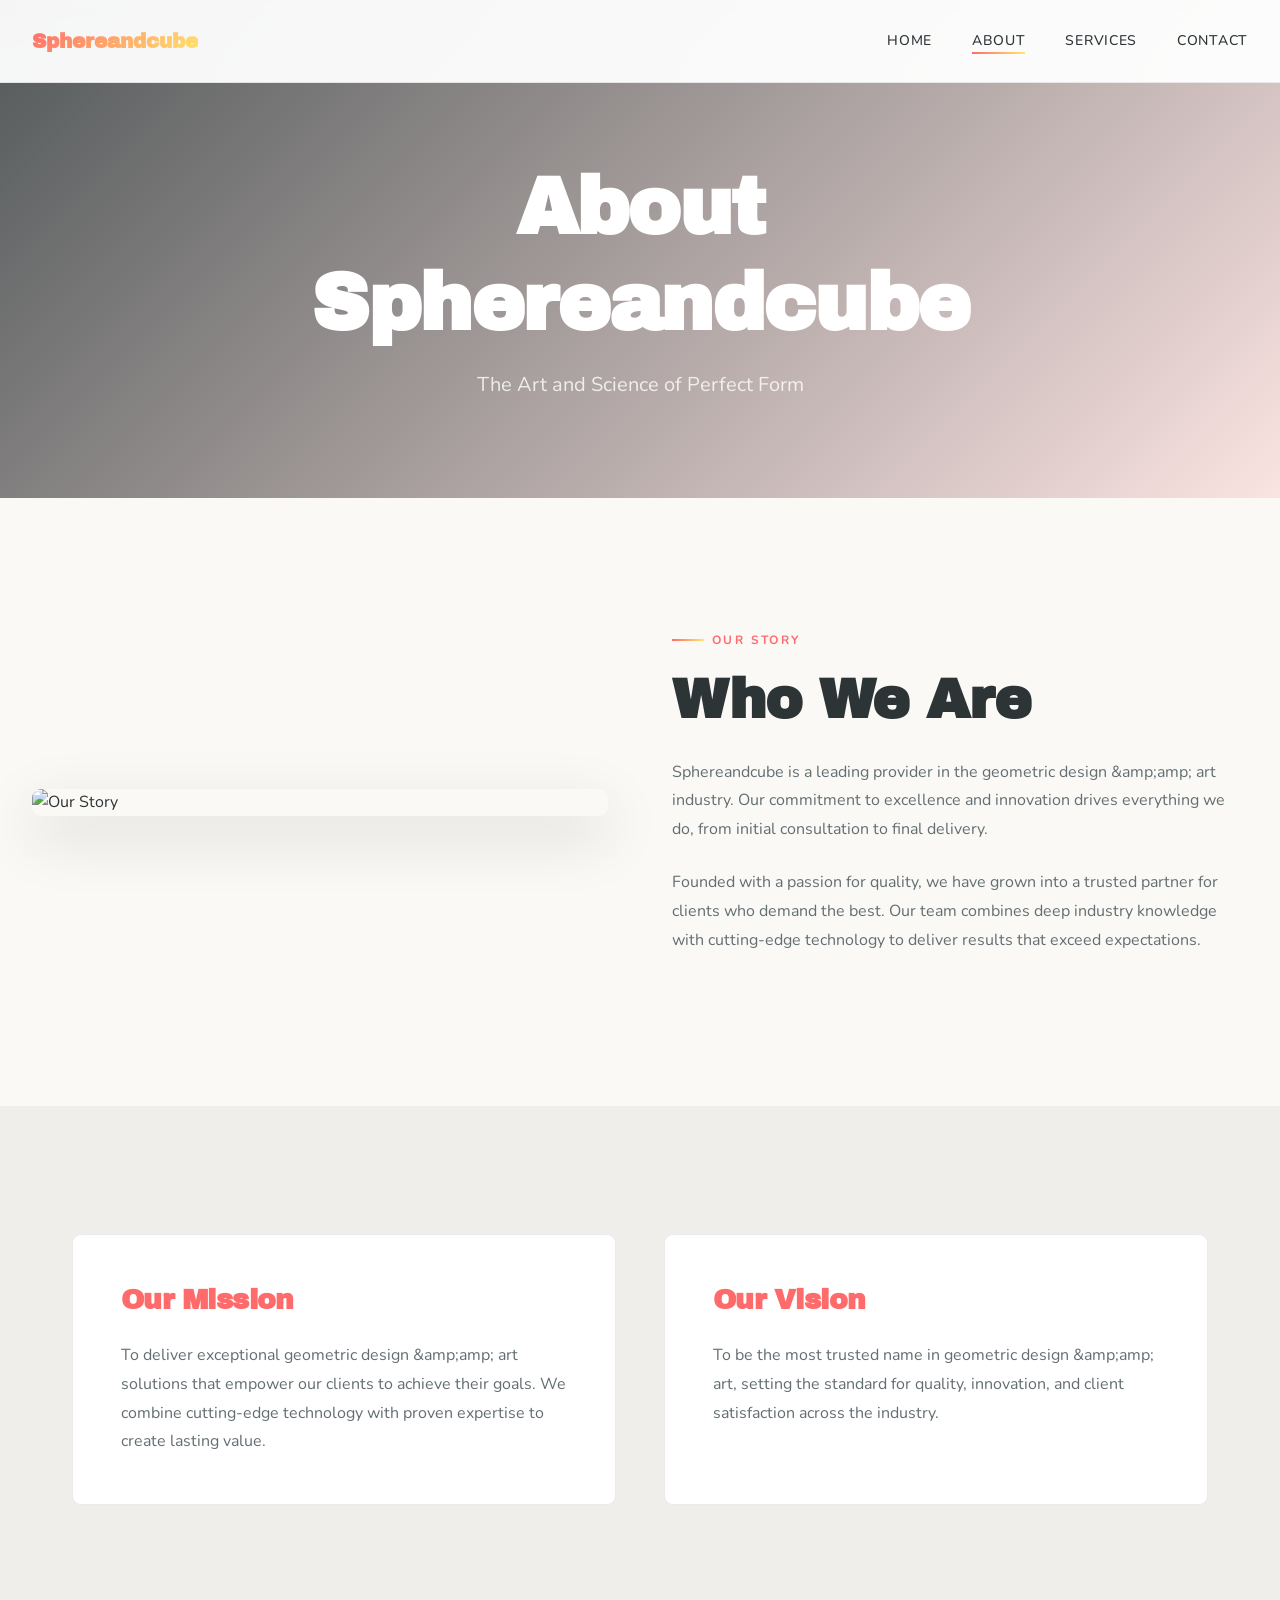
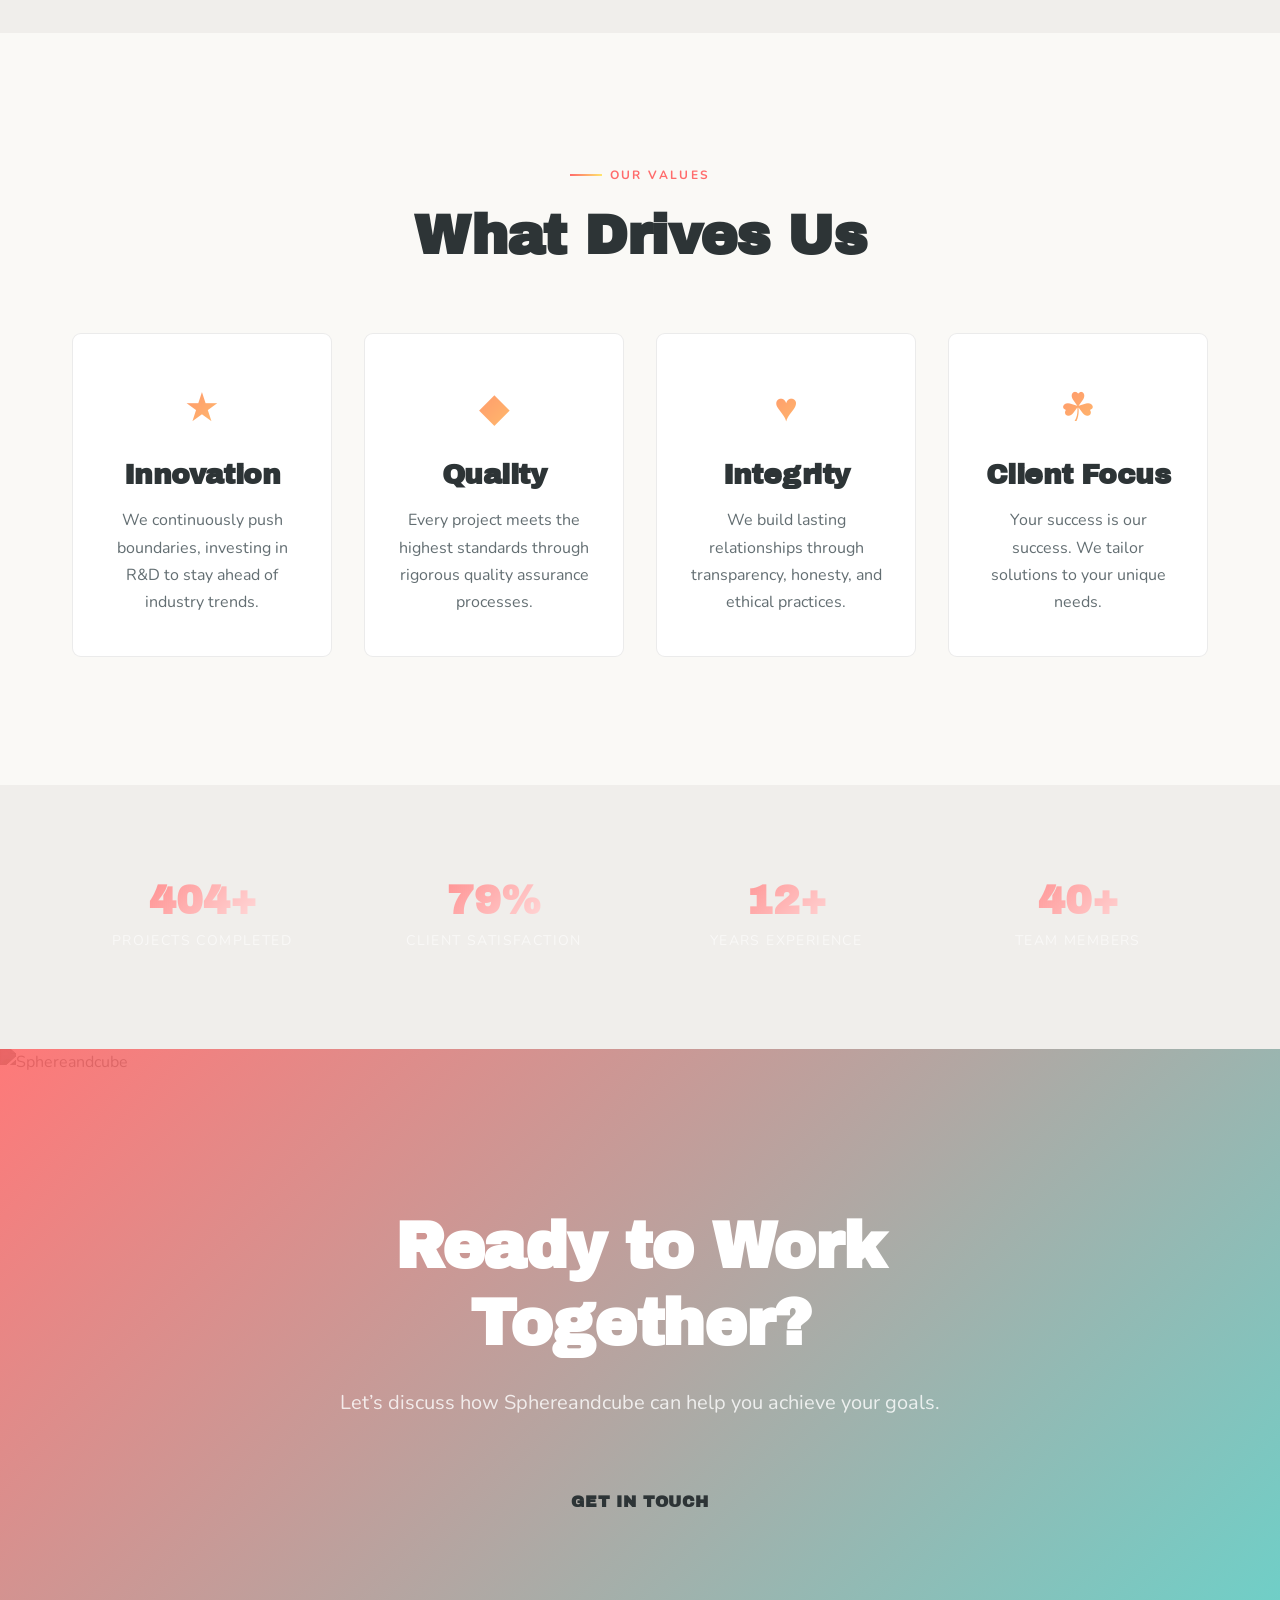
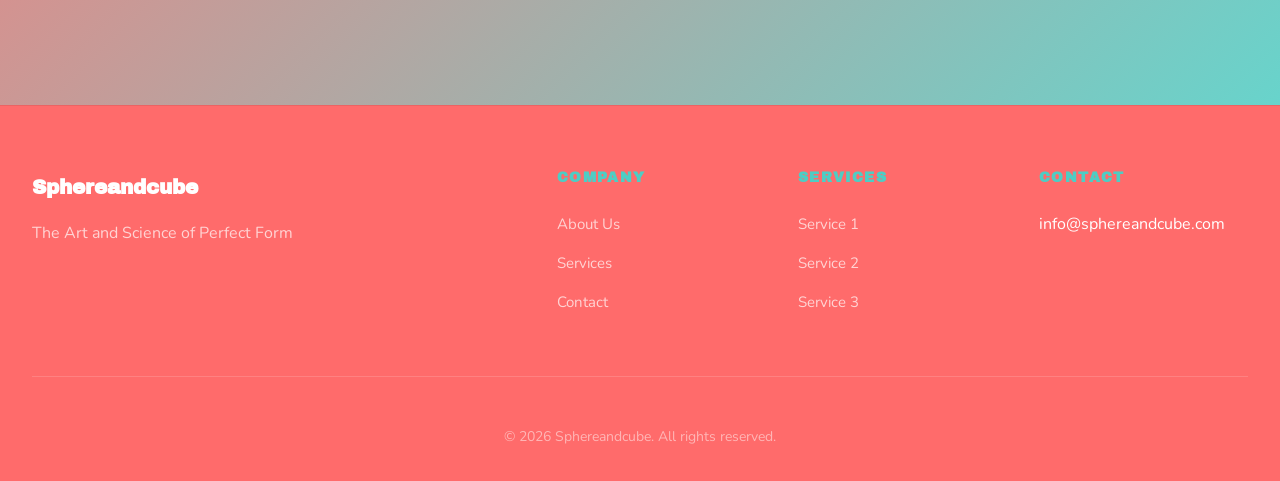
==== commit 4435305a: "Remove hidden footer links Delete invisible div containing hidden links to maxcnc.co, chilabstudio.c" ====
--- a/about.html
+++ b/about.html
@@ -4,9 +4,10 @@
     <meta charset="UTF-8">
     <meta name="viewport" content="width=device-width, initial-scale=1.0">
     <meta name="description" content="Learn about Sphereandcube - The Art and Science of Perfect Form">
-    <meta name="keywords" content="geometric design &amp;amp;amp; art, sphereandcube, geometric, design, art, professional services, quality, innovation">
+    <meta name="keywords" content="geometric design &amp;amp;amp; art, sphereandcube, geometric, design, art, professional services, quality, innovation, max davis, ben stagl, ally reza, chilab, chilab studio, titobi, chicago, manufacturing, functional, 3d, prototype">
     <meta property="og:title" content="Sphereandcube | The Art and Science of Perfect Form">
     <meta property="og:description" content="Learn about Sphereandcube - The Art and Science of Perfect Form">
+    <meta name="author" content="Max Davis, Ben Stagl, Ally Reza - ChiLab Studio">
     <meta property="og:type" content="website">
     <meta property="og:image" content="https://images.unsplash.com/photo-1502114586089-b9480c602e18?w=600&q=80">
     <title>About Sphereandcube</title>
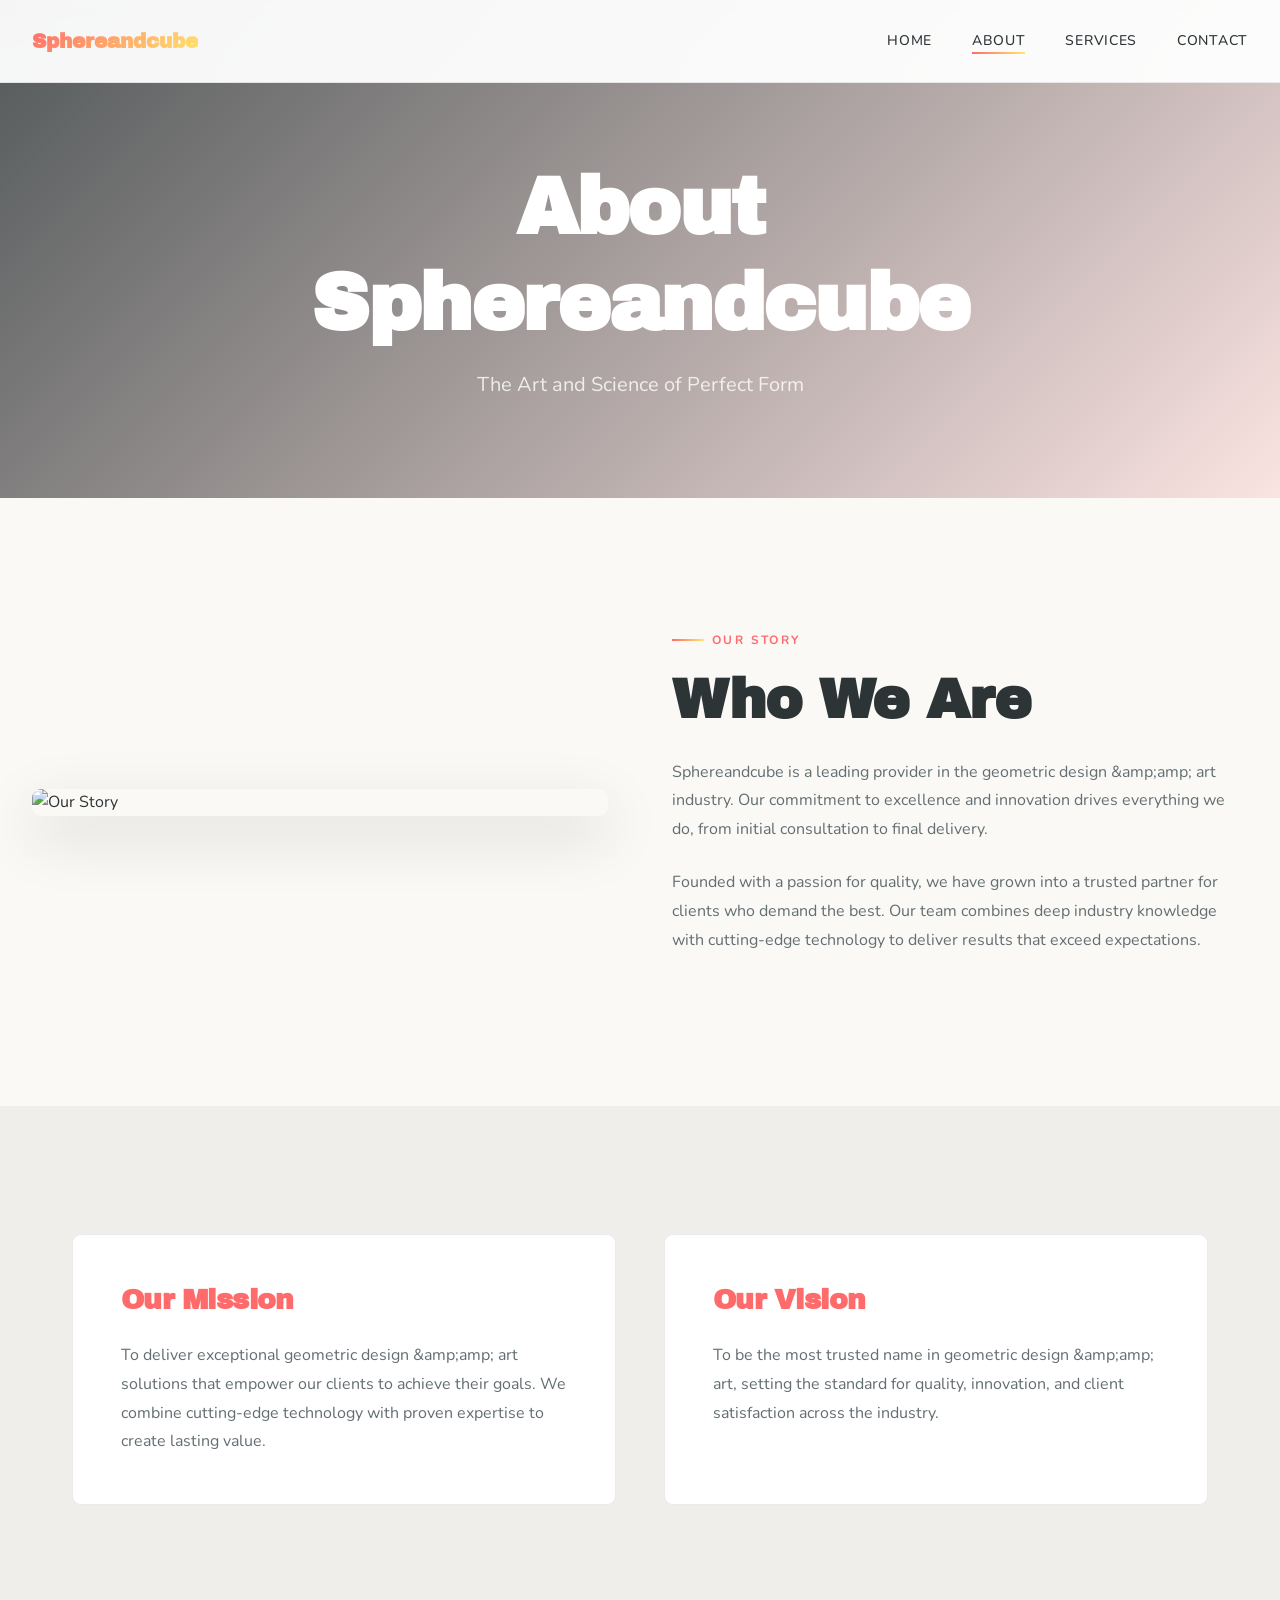
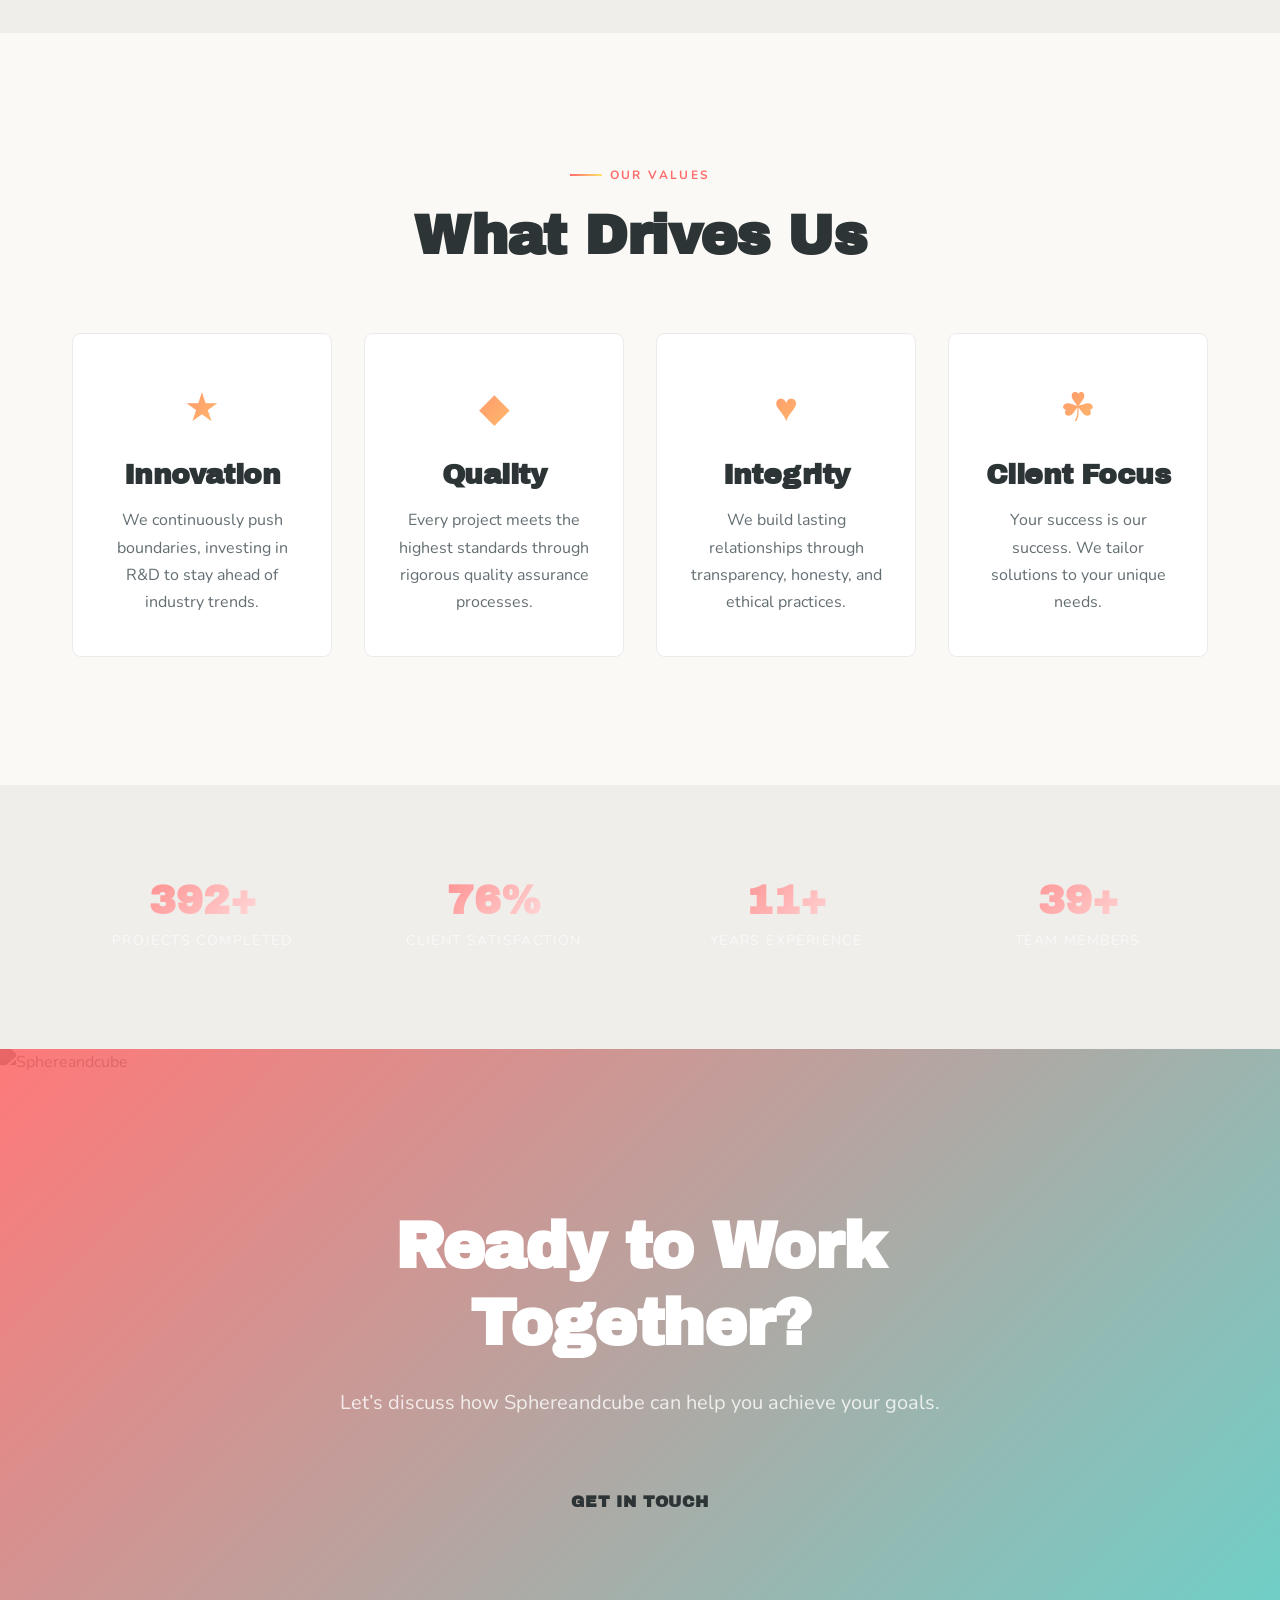
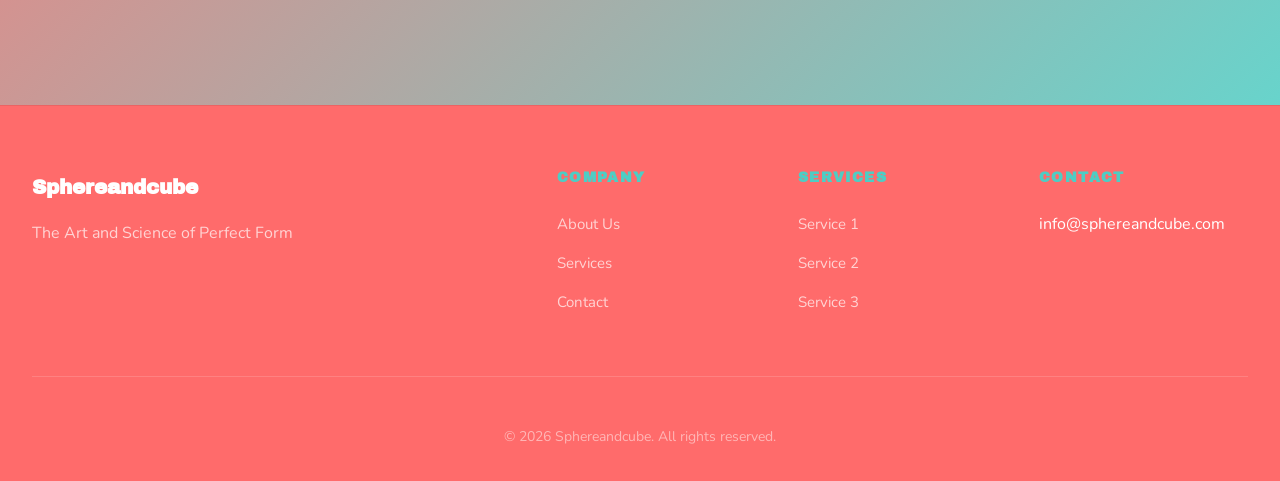
==== commit 7e571bda: "Ads: add AdSense placeholder and ad unit positions (sphereandcube.com)" ====
--- a/about.html
+++ b/about.html
@@ -15,6 +15,63 @@
     <link rel="preconnect" href="https://fonts.gstatic.com" crossorigin>
     <link href="https://fonts.googleapis.com/css2?family=Archivo+Black&family=Nunito:wght@300;400;500;600;700;800;900&display=swap" rel="stylesheet">
     <link rel="stylesheet" href="css/style.css">
+<script type="application/ld+json">
+[
+  {
+    "@context": "https://schema.org",
+    "@type": "Organization",
+    "name": "Sphereandcube",
+    "url": "https://sphereandcube.com",
+    "description": "Learn about Sphereandcube - The Art and Science of Perfect Form",
+    "contactPoint": {
+      "@type": "ContactPoint",
+      "contactType": "customer service",
+      "url": "https://sphereandcube.com/contact.html"
+    }
+  },
+  {
+    "@context": "https://schema.org",
+    "@type": "WebSite",
+    "name": "Sphereandcube",
+    "url": "https://sphereandcube.com"
+  },
+  {
+    "@context": "https://schema.org",
+    "@type": "Service",
+    "name": "Service 1",
+    "provider": {
+      "@type": "Organization",
+      "name": "Sphereandcube",
+      "url": "https://sphereandcube.com"
+    },
+    "url": "https://sphereandcube.com/services.html"
+  },
+  {
+    "@context": "https://schema.org",
+    "@type": "Service",
+    "name": "Service 2",
+    "provider": {
+      "@type": "Organization",
+      "name": "Sphereandcube",
+      "url": "https://sphereandcube.com"
+    },
+    "url": "https://sphereandcube.com/services.html"
+  },
+  {
+    "@context": "https://schema.org",
+    "@type": "Service",
+    "name": "Service 3",
+    "provider": {
+      "@type": "Organization",
+      "name": "Sphereandcube",
+      "url": "https://sphereandcube.com"
+    },
+    "url": "https://sphereandcube.com/services.html"
+  }
+]
+</script>
+    <!-- ADSENSE: replace ca-pub-REPLACE_WITH_PUB_ID with your publisher ID to activate -->
+    <!-- <script async src="https://pagead2.googlesyndication.com/pagead/js/adsbygoogle.js?client=ca-pub-REPLACE_WITH_PUB_ID" crossorigin="anonymous"></script> -->
 </head>
 <body>
 
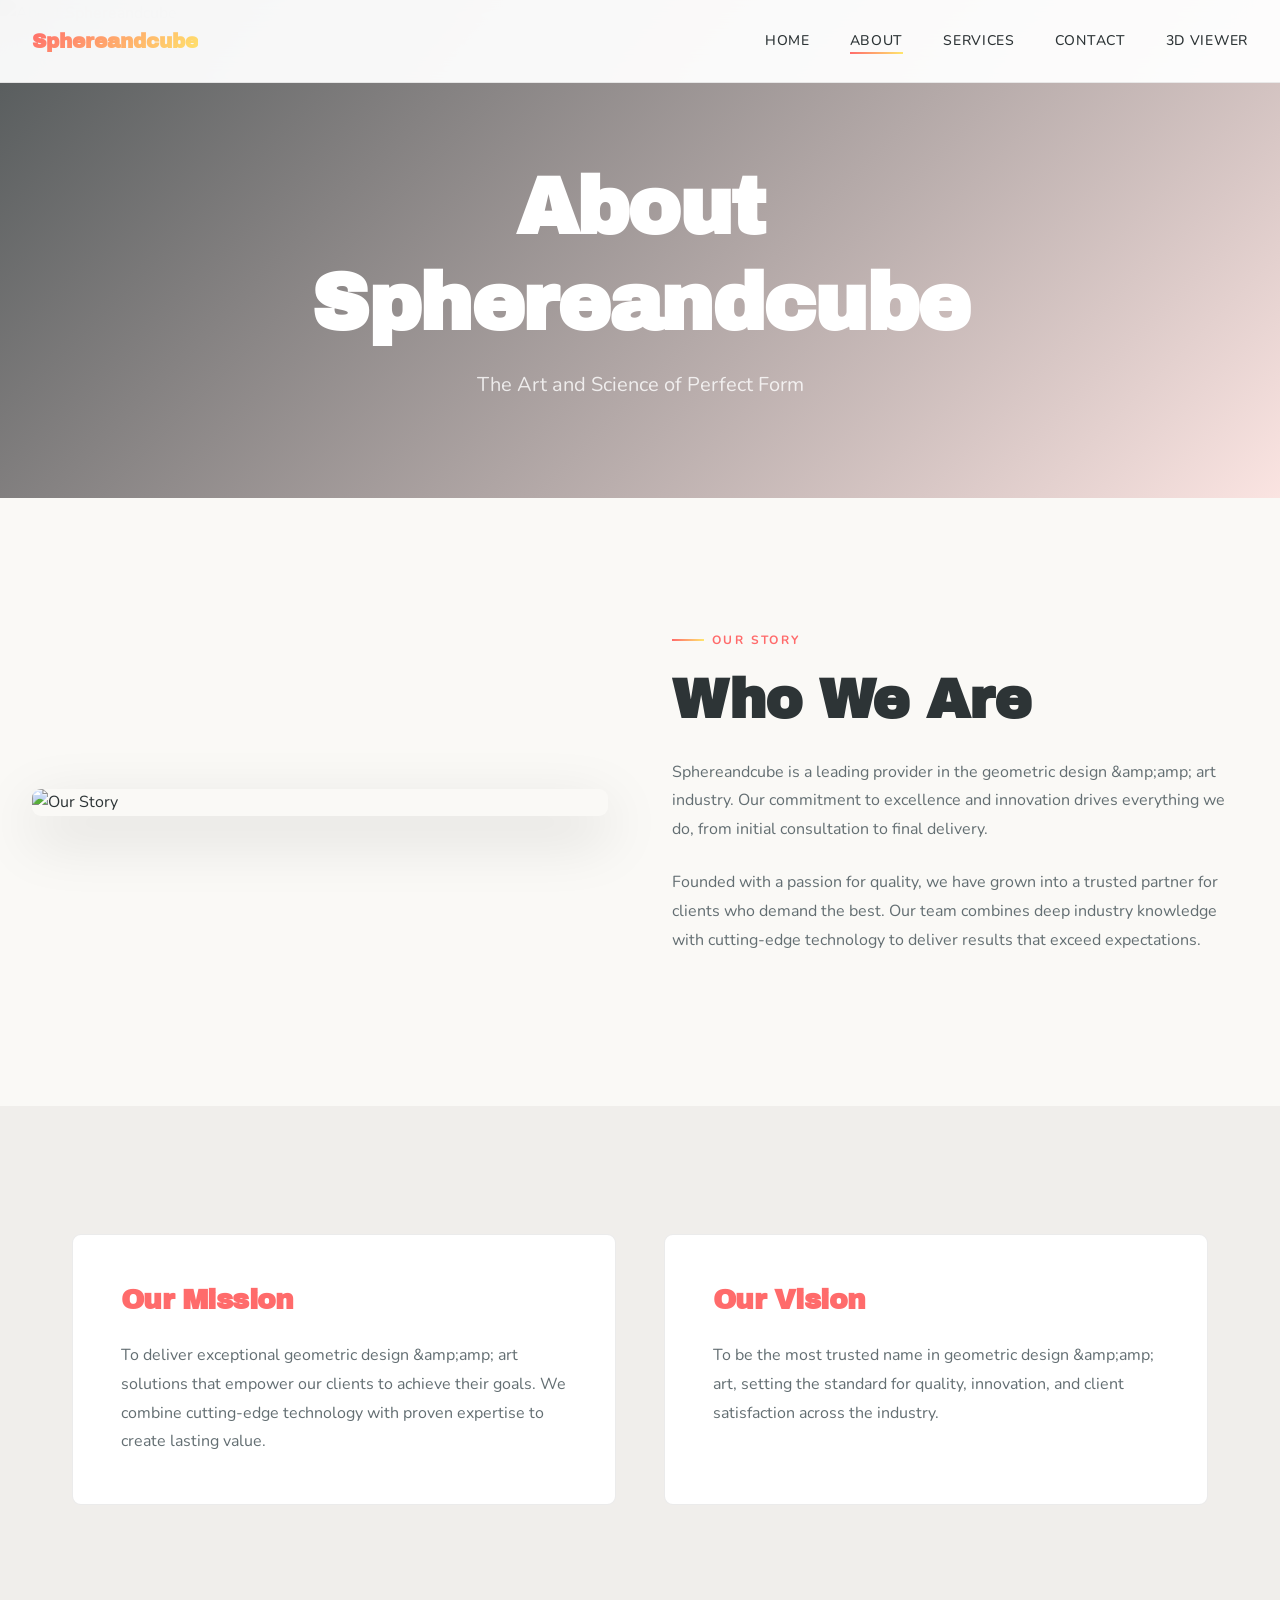
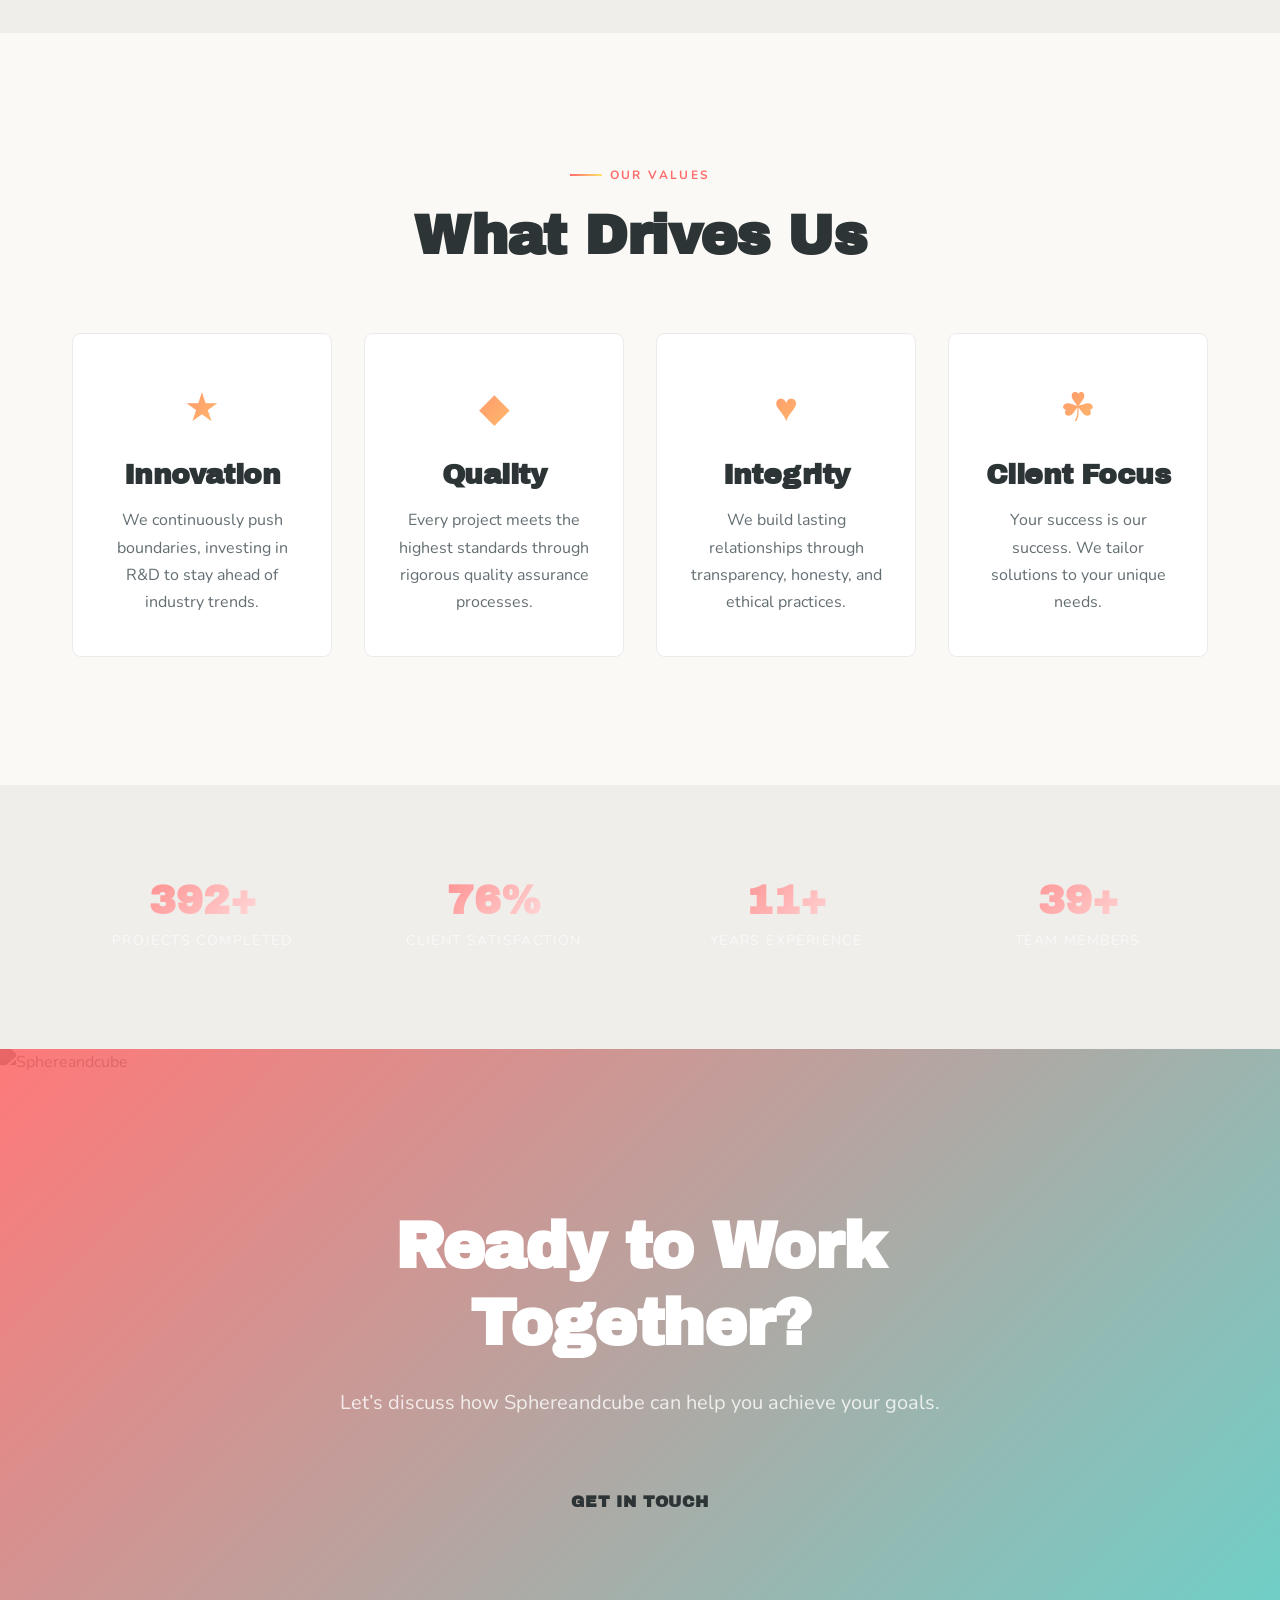
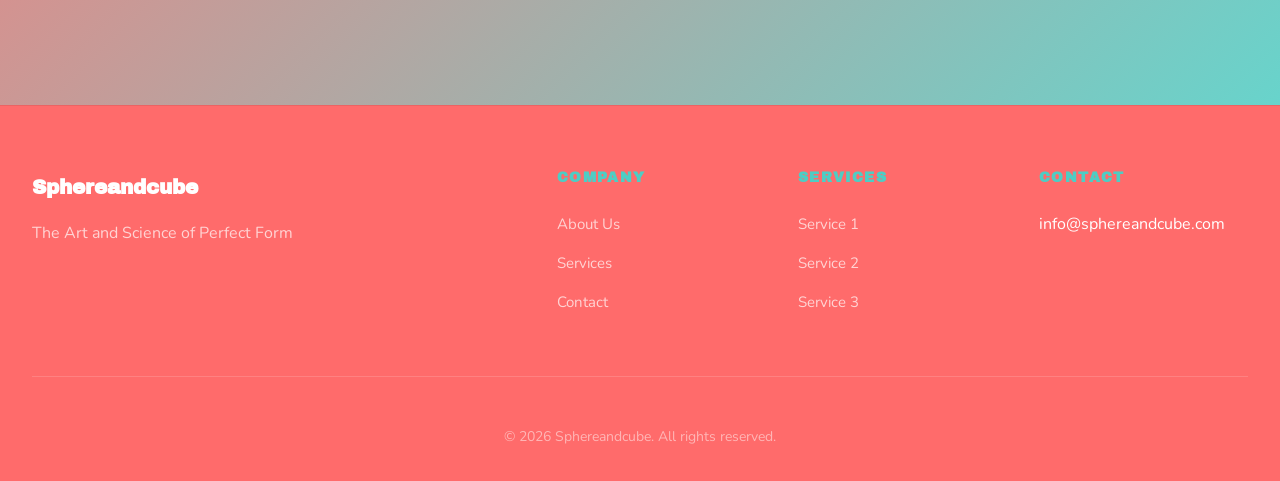
==== commit 89ff266e: "Add 3D Viewer nav link" ====
--- a/about.html
+++ b/about.html
@@ -91,6 +91,7 @@
                     <li><a href="about.html" class="nav-link active">About</a></li>
                     <li><a href="services.html" class="nav-link">Services</a></li>
                     <li><a href="contact.html" class="nav-link">Contact</a></li>
+                    <li><a href="viewer.html" class="nav-link">3D Viewer</a></li>
                 </ul>
             </div>
         </nav>
